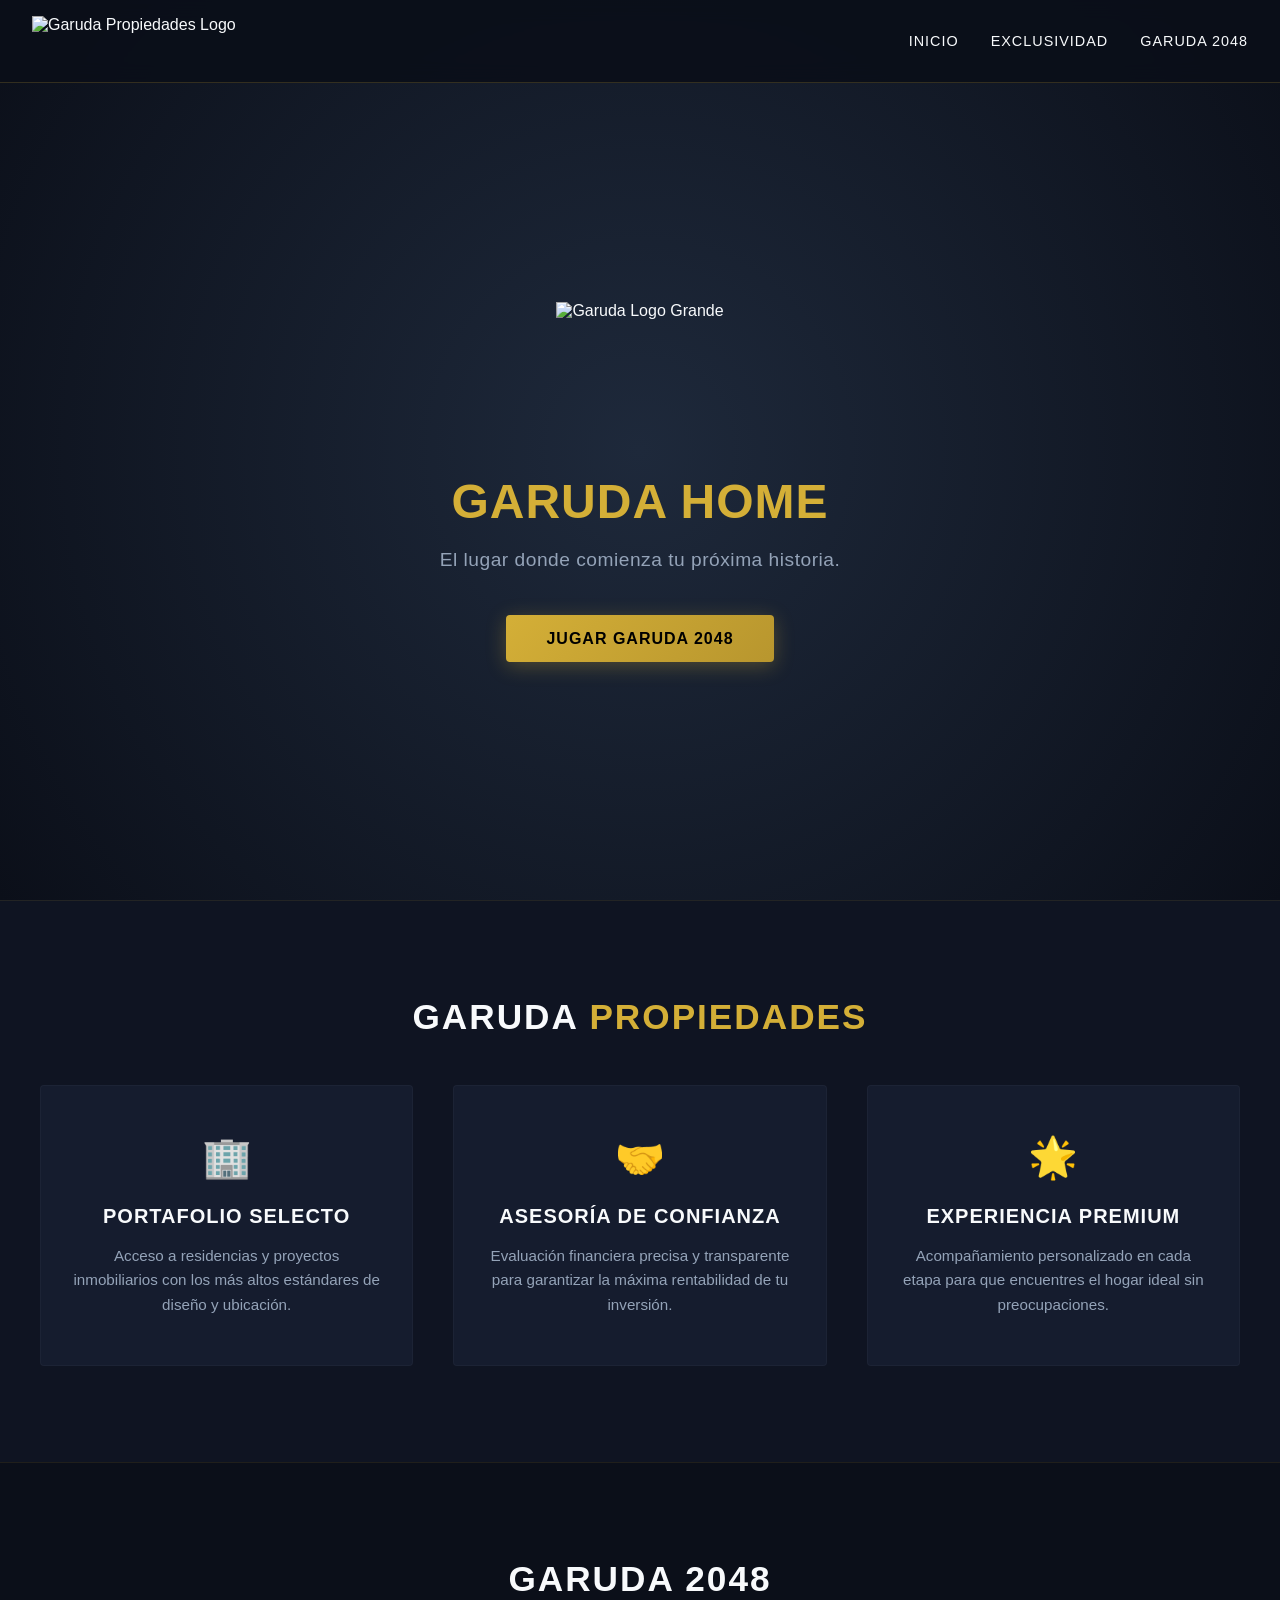
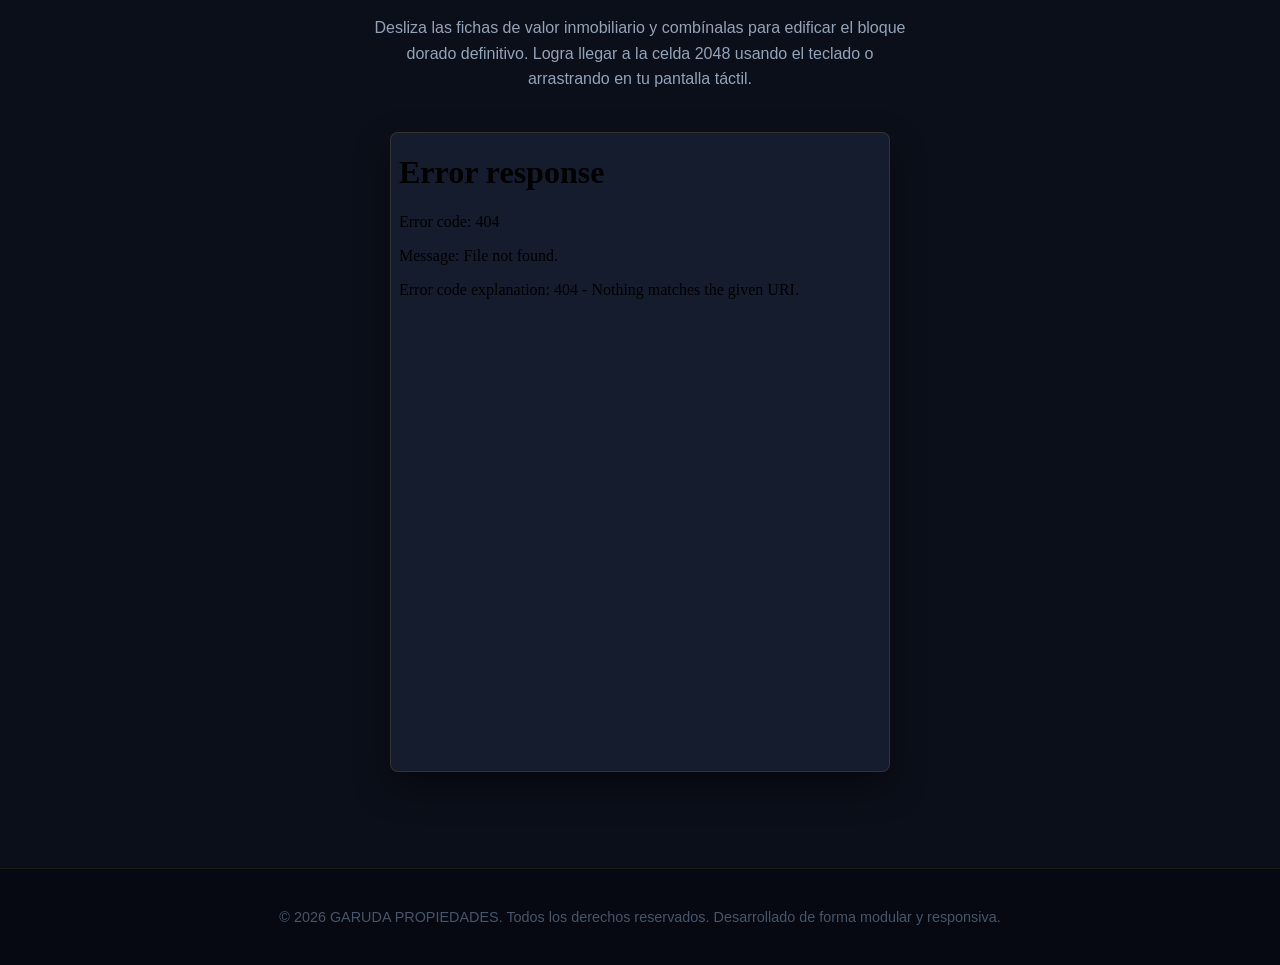
==== index.html @ 32fc247d "Create index.html" ====
<!DOCTYPE html>
<html lang="es">
<head>
    <meta charset="UTF-8">
    <meta name="viewport" content="width=device-width, initial-scale=1.0">
    <title>Garuda Propiedades & Garuda 2048</title>
    <style>
        :root {
            --primary: #111827;
            --primary-light: #1f2937;
            --accent: #d4af37;
            --accent-hover: #b8962e;
            --bg-dark: #0b0f19;
            --text-light: #f8fafc;
        }

        * {
            box-sizing: border-box;
            margin: 0;
            padding: 0;
            font-family: 'Segoe UI', Tahoma, Geneva, Verdana, sans-serif;
        }

        body {
            background-color: var(--bg-dark);
            color: var(--text-light);
            overflow-x: hidden;
            scroll-behavior: smooth;
        }

        /* Navigation */
        nav {
            display: flex;
            justify-content: space-between;
            align-items: center;
            padding: 1rem 2rem;
            background: rgba(11, 15, 25, 0.9);
            position: fixed;
            width: 100%;
            top: 0;
            z-index: 100;
            backdrop-filter: blur(10px);
            border-bottom: 1px solid rgba(212, 175, 55, 0.2);
        }

        .logo-container {
            display: flex;
            align-items: center;
            gap: 0.75rem;
        }

        .logo-img {
            height: 50px;
            width: auto;
            object-fit: contain;
        }

        .nav-links {
            display: flex;
            gap: 2rem;
            list-style: none;
        }

        .nav-links a {
            color: var(--text-light);
            text-decoration: none;
            transition: color 0.3s;
            font-weight: 500;
            text-transform: uppercase;
            font-size: 0.9rem;
            letter-spacing: 1px;
        }

        .nav-links a:hover {
            color: var(--accent);
        }

        /* Hero Section */
        header {
            min-height: 100vh;
            display: flex;
            flex-direction: column;
            justify-content: center;
            align-items: center;
            text-align: center;
            padding: 8rem 2rem 4rem 2rem;
            background: radial-gradient(circle at center, #1e293b 0%, #0b0f19 100%);
            position: relative;
        }

        .hero-logo {
            height: 140px;
            width: auto;
            margin-bottom: 2rem;
            animation: fadeIn 1s ease-out;
        }

        .hero-title {
            font-size: 3rem;
            margin-bottom: 1rem;
            letter-spacing: 1px;
            font-weight: 400;
            text-transform: uppercase;
            animation: fadeIn 1.2s ease-out;
        }

        .hero-title span {
            color: var(--accent);
            font-weight: 700;
        }

        .hero-subtitle {
            font-size: 1.2rem;
            max-width: 650px;
            margin-bottom: 2.5rem;
            color: #94a3b8;
            font-weight: 300;
            letter-spacing: 0.5px;
            line-height: 1.6;
            animation: fadeIn 1.4s ease-out;
        }

        .cta-btn {
            background: linear-gradient(135deg, var(--accent) 0%, #b8962e 100%);
            color: #000;
            padding: 0.9rem 2.5rem;
            border: none;
            border-radius: 4px;
            font-size: 1rem;
            font-weight: bold;
            letter-spacing: 1px;
            text-transform: uppercase;
            cursor: pointer;
            transition: transform 0.2s, box-shadow 0.3s;
            text-decoration: none;
            display: inline-block;
            box-shadow: 0 4px 20px rgba(212, 175, 55, 0.3);
        }

        .cta-btn:hover {
            transform: translateY(-2px);
            box-shadow: 0 6px 25px rgba(212, 175, 55, 0.5);
        }

        /* Features Section */
        .features {
            padding: 6rem 2rem;
            background-color: #0f1422;
            text-align: center;
            border-top: 1px solid rgba(212, 175, 55, 0.1);
        }

        .section-title {
            font-size: 2.2rem;
            margin-bottom: 3rem;
            text-transform: uppercase;
            letter-spacing: 2px;
            font-weight: 600;
        }
        
        .section-title span {
            color: var(--accent);
        }

        .features-grid {
            display: grid;
            grid-template-columns: repeat(auto-fit, minmax(280px, 1fr));
            gap: 2.5rem;
            max-width: 1200px;
            margin: 0 auto;
        }

        .feature-card {
            background: #151c2e;
            padding: 3rem 2rem;
            border-radius: 4px;
            transition: transform 0.3s, border-color 0.3s;
            border: 1px solid rgba(255,255,255,0.03);
        }

        .feature-card:hover {
            transform: translateY(-5px);
            border-color: rgba(212, 175, 55, 0.3);
        }

        .feature-icon {
            font-size: 2.5rem;
            color: var(--accent);
            margin-bottom: 1.5rem;
        }

        .feature-card h3 {
            margin-bottom: 1rem;
            font-size: 1.25rem;
            text-transform: uppercase;
            letter-spacing: 1px;
        }

        .feature-card p {
            color: #94a3b8;
            font-size: 0.95rem;
            line-height: 1.6;
        }

        /* Game Section con el Iframe Integrado */
        .game-section {
            padding: 6rem 2rem;
            display: flex;
            flex-direction: column;
            align-items: center;
            background-color: #0b0f19;
            border-top: 1px solid rgba(212, 175, 55, 0.1);
        }

        .iframe-container {
            width: 100%;
            max-width: 500px;
            height: 640px; /* Altura ideal para contener todo el juego de forma cómoda */
            background: #151c2e;
            border-radius: 8px;
            box-shadow: 0 15px 35px rgba(0,0,0,0.4);
            border: 1px solid rgba(212, 175, 55, 0.15);
            overflow: hidden;
        }

        iframe {
            width: 100%;
            height: 100%;
            border: none;
        }

        /* Footer */
        footer {
            background-color: #060911;
            padding: 2.5rem;
            text-align: center;
            color: #475569;
            font-size: 0.9rem;
            border-top: 1px solid rgba(212, 175, 55, 0.1);
        }

        @keyframes fadeIn {
            from { opacity: 0; transform: translateY(20px); }
            to { opacity: 1; transform: translateY(0); }
        }

        @media (max-width: 768px) {
            .hero-title { font-size: 2.2rem; }
            .nav-links { display: none; }
            .hero-logo { height: 100px; }
            .iframe-container { height: 580px; }
        }
    </style>
</head>
<body>

    <nav>
        <div class="logo-container">
            <img src="https://garudahome.com/logo.png" alt="Garuda Propiedades Logo" class="logo-img">
        </div>
        <ul class="nav-links">
            <li><a href="#inicio">Inicio</a></li>
            <li><a href="#propiedades">Exclusividad</a></li>
            <li><a href="#juego">Garuda 2048</a></li>
        </ul>
    </nav>

    <header id="inicio">
        <img src="https://garudahome.com/logo.png" alt="Garuda Logo Grande" class="hero-logo">
        <h1 class="hero-title"><span>GARUDA HOME</span></h1>
        <p class="hero-subtitle">El lugar donde comienza tu próxima historia.</p>
        <a href="#juego" class="cta-btn">Jugar Garuda 2048</a>
    </header>

    <section class="features" id="propiedades">
        <h2 class="section-title">Garuda <span>Propiedades</span></h2>
        <div class="features-grid">
            <div class="feature-card">
                <div class="feature-icon">🏢</div>
                <h3>Portafolio Selecto</h3>
                <p>Acceso a residencias y proyectos inmobiliarios con los más altos estándares de diseño y ubicación.</p>
            </div>
            <div class="feature-card">
                <div class="feature-icon">🤝</div>
                <h3>Asesoría de Confianza</h3>
                <p>Evaluación financiera precisa y transparente para garantizar la máxima rentabilidad de tu inversión.</p>
            </div>
            <div class="feature-card">
                <div class="feature-icon">🌟</div>
                <h3>Experiencia Premium</h3>
                <p>Acompañamiento personalizado en cada etapa para que encuentres el hogar ideal sin preocupaciones.</p>
            </div>
        </div>
    </section>

    <section class="game-section" id="juego">
        <h2 class="section-title" style="margin-bottom: 1rem;">Garuda 2048</h2>
        <p style="color: #94a3b8; margin-bottom: 2.5rem; text-align: center; max-width: 550px; font-weight: 300; line-height: 1.6;">
            Desliza las fichas de valor inmobiliario y combínalas para edificar el bloque dorado definitivo. Logra llegar a la celda 2048 usando el teclado o arrastrando en tu pantalla táctil.
        </p>

        <div class="iframe-container">
            <iframe src="game.html" title="Garuda 2048 Engine"></iframe>
        </div>
    </section>

    <footer>
        <p>&copy; 2026 GARUDA PROPIEDADES. Todos los derechos reservados. Desarrollado de forma modular y responsiva.</p>
    </footer>

</body>
</html>
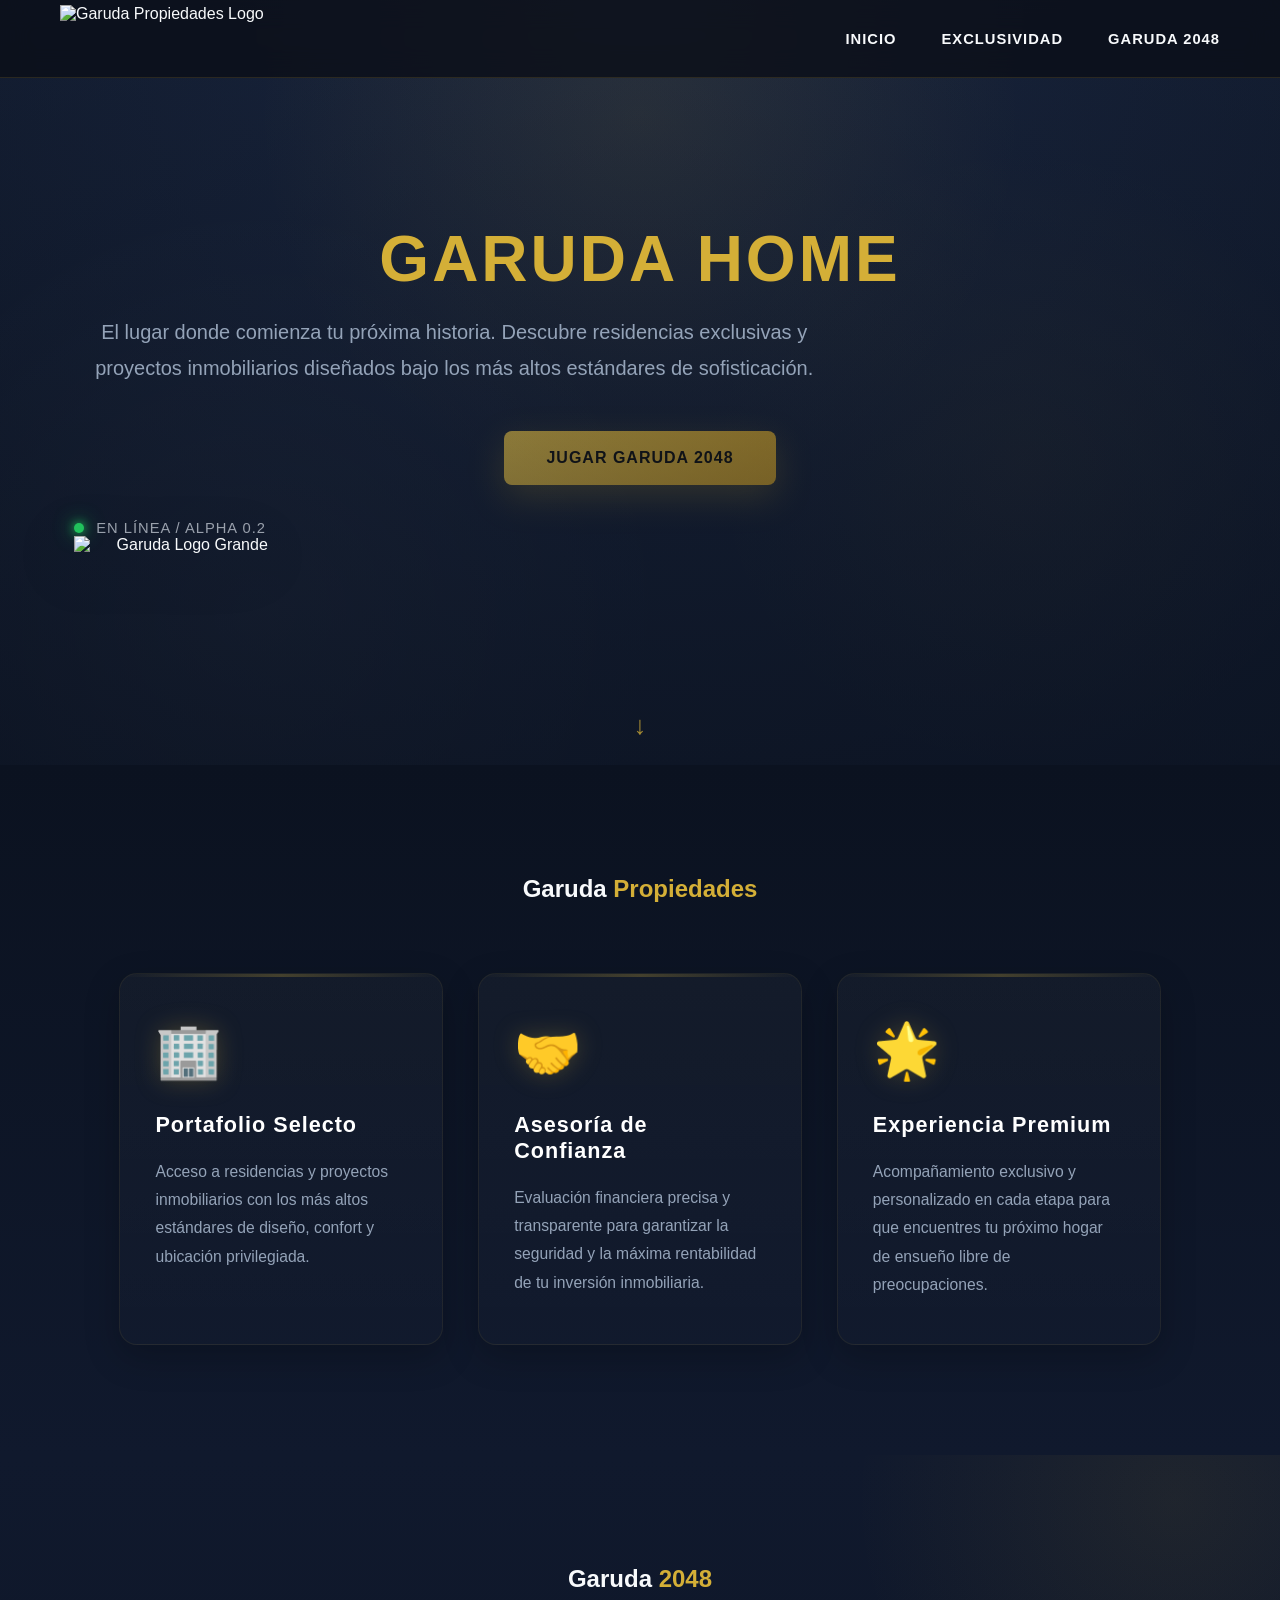
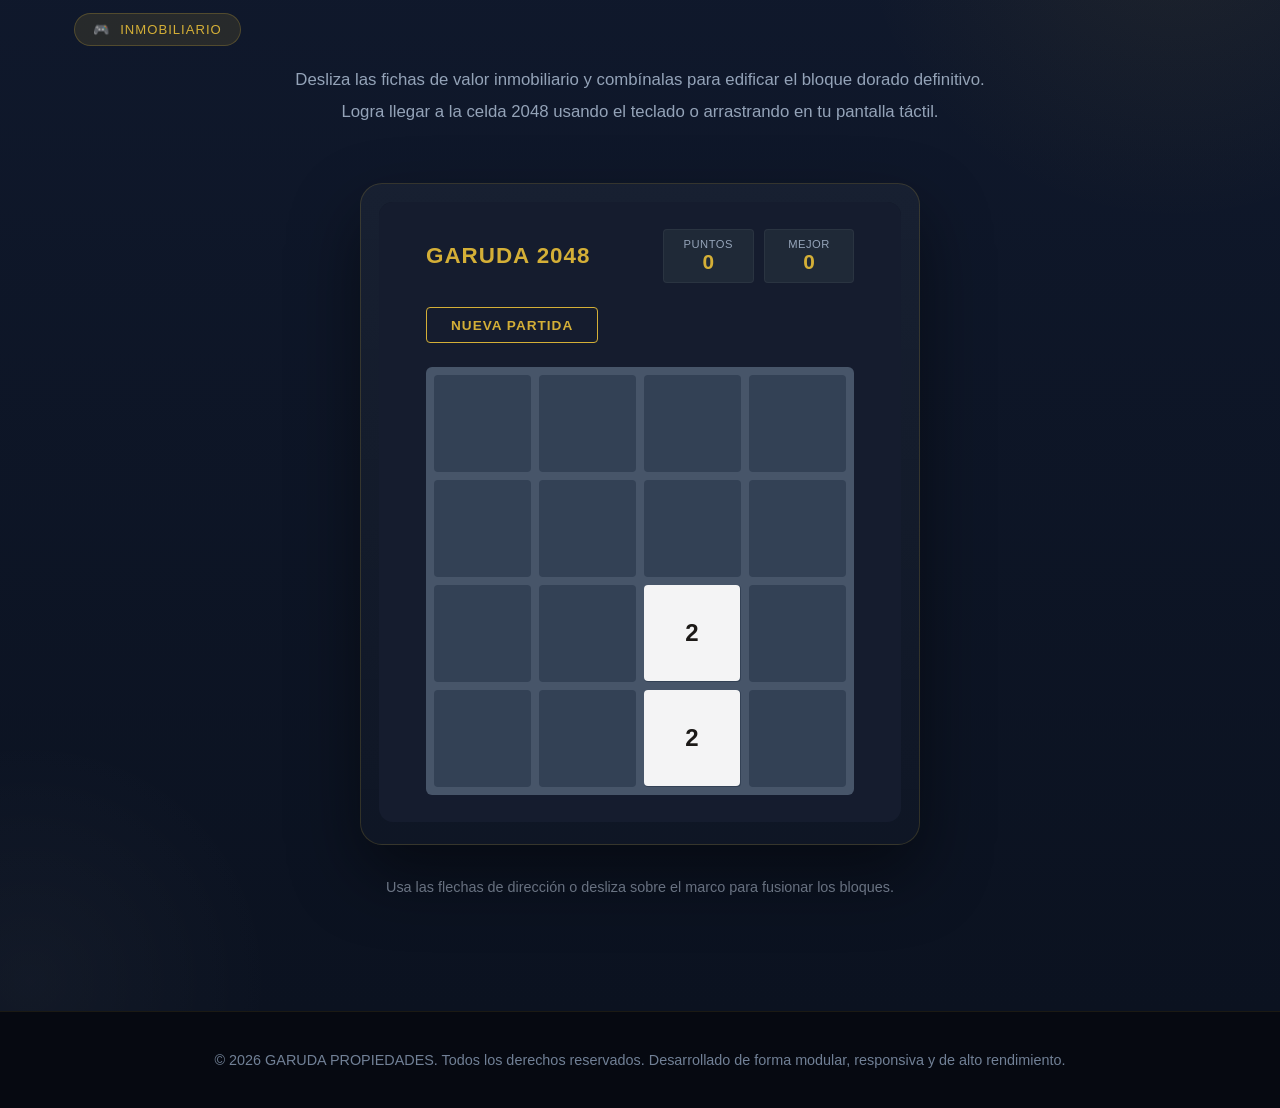
==== commit 23d0d320: "Update index.html" ====
--- a/index.html
+++ b/index.html
@@ -1,312 +1,180 @@
 <!DOCTYPE html>
 <html lang="es">
+
 <head>
     <meta charset="UTF-8">
     <meta name="viewport" content="width=device-width, initial-scale=1.0">
+
     <title>Garuda Propiedades & Garuda 2048</title>
-    <style>
-        :root {
-            --primary: #111827;
-            --primary-light: #1f2937;
-            --accent: #d4af37;
-            --accent-hover: #b8962e;
-            --bg-dark: #0b0f19;
-            --text-light: #f8fafc;
-        }
 
-        * {
-            box-sizing: border-box;
-            margin: 0;
-            padding: 0;
-            font-family: 'Segoe UI', Tahoma, Geneva, Verdana, sans-serif;
-        }
+    <meta name="description" content="Garuda Home - Propiedades exclusivas e inversiones inmobiliarias.">
 
-        body {
-            background-color: var(--bg-dark);
-            color: var(--text-light);
-            overflow-x: hidden;
-            scroll-behavior: smooth;
-        }
+    <link rel="icon" href="assets/images/favicon.png" type="image/png">
 
-        /* Navigation */
-        nav {
-            display: flex;
-            justify-content: space-between;
-            align-items: center;
-            padding: 1rem 2rem;
-            background: rgba(11, 15, 25, 0.9);
-            position: fixed;
-            width: 100%;
-            top: 0;
-            z-index: 100;
-            backdrop-filter: blur(10px);
-            border-bottom: 1px solid rgba(212, 175, 55, 0.2);
-        }
+    <link rel="stylesheet" href="css/main.css">
+    <link rel="stylesheet" href="css/hero.css">
+    <link rel="stylesheet" href="css/cards.css">
+    <link rel="stylesheet" href="css/game.css">
+    <link rel="stylesheet" href="css/responsive.css">
+</head>
 
-        .logo-container {
-            display: flex;
-            align-items: center;
-            gap: 0.75rem;
-        }
-
-        .logo-img {
-            height: 50px;
-            width: auto;
-            object-fit: contain;
-        }
-
-        .nav-links {
-            display: flex;
-            gap: 2rem;
-            list-style: none;
-        }
-
-        .nav-links a {
-            color: var(--text-light);
-            text-decoration: none;
-            transition: color 0.3s;
-            font-weight: 500;
-            text-transform: uppercase;
-            font-size: 0.9rem;
-            letter-spacing: 1px;
-        }
-
-        .nav-links a:hover {
-            color: var(--accent);
-        }
-
-        /* Hero Section */
-        header {
-            min-height: 100vh;
-            display: flex;
-            flex-direction: column;
-            justify-content: center;
-            align-items: center;
-            text-align: center;
-            padding: 8rem 2rem 4rem 2rem;
-            background: radial-gradient(circle at center, #1e293b 0%, #0b0f19 100%);
-            position: relative;
-        }
-
-        .hero-logo {
-            height: 140px;
-            width: auto;
-            margin-bottom: 2rem;
-            animation: fadeIn 1s ease-out;
-        }
-
-        .hero-title {
-            font-size: 3rem;
-            margin-bottom: 1rem;
-            letter-spacing: 1px;
-            font-weight: 400;
-            text-transform: uppercase;
-            animation: fadeIn 1.2s ease-out;
-        }
-
-        .hero-title span {
-            color: var(--accent);
-            font-weight: 700;
-        }
-
-        .hero-subtitle {
-            font-size: 1.2rem;
-            max-width: 650px;
-            margin-bottom: 2.5rem;
-            color: #94a3b8;
-            font-weight: 300;
-            letter-spacing: 0.5px;
-            line-height: 1.6;
-            animation: fadeIn 1.4s ease-out;
-        }
-
-        .cta-btn {
-            background: linear-gradient(135deg, var(--accent) 0%, #b8962e 100%);
-            color: #000;
-            padding: 0.9rem 2.5rem;
-            border: none;
-            border-radius: 4px;
-            font-size: 1rem;
-            font-weight: bold;
-            letter-spacing: 1px;
-            text-transform: uppercase;
-            cursor: pointer;
-            transition: transform 0.2s, box-shadow 0.3s;
-            text-decoration: none;
-            display: inline-block;
-            box-shadow: 0 4px 20px rgba(212, 175, 55, 0.3);
-        }
-
-        .cta-btn:hover {
-            transform: translateY(-2px);
-            box-shadow: 0 6px 25px rgba(212, 175, 55, 0.5);
-        }
-
-        /* Features Section */
-        .features {
-            padding: 6rem 2rem;
-            background-color: #0f1422;
-            text-align: center;
-            border-top: 1px solid rgba(212, 175, 55, 0.1);
-        }
-
-        .section-title {
-            font-size: 2.2rem;
-            margin-bottom: 3rem;
-            text-transform: uppercase;
-            letter-spacing: 2px;
-            font-weight: 600;
-        }
-        
-        .section-title span {
-            color: var(--accent);
-        }
-
-        .features-grid {
-            display: grid;
-            grid-template-columns: repeat(auto-fit, minmax(280px, 1fr));
-            gap: 2.5rem;
-            max-width: 1200px;
-            margin: 0 auto;
-        }
-
-        .feature-card {
-            background: #151c2e;
-            padding: 3rem 2rem;
-            border-radius: 4px;
-            transition: transform 0.3s, border-color 0.3s;
-            border: 1px solid rgba(255,255,255,0.03);
-        }
-
-        .feature-card:hover {
-            transform: translateY(-5px);
-            border-color: rgba(212, 175, 55, 0.3);
-        }
-
-        .feature-icon {
-            font-size: 2.5rem;
-            color: var(--accent);
-            margin-bottom: 1.5rem;
-        }
-
-        .feature-card h3 {
-            margin-bottom: 1rem;
-            font-size: 1.25rem;
-            text-transform: uppercase;
-            letter-spacing: 1px;
-        }
-
-        .feature-card p {
-            color: #94a3b8;
-            font-size: 0.95rem;
-            line-height: 1.6;
-        }
-
-        /* Game Section con el Iframe Integrado */
-        .game-section {
-            padding: 6rem 2rem;
-            display: flex;
-            flex-direction: column;
-            align-items: center;
-            background-color: #0b0f19;
-            border-top: 1px solid rgba(212, 175, 55, 0.1);
-        }
-
-        .iframe-container {
-            width: 100%;
-            max-width: 500px;
-            height: 640px; /* Altura ideal para contener todo el juego de forma cómoda */
-            background: #151c2e;
-            border-radius: 8px;
-            box-shadow: 0 15px 35px rgba(0,0,0,0.4);
-            border: 1px solid rgba(212, 175, 55, 0.15);
-            overflow: hidden;
-        }
-
-        iframe {
-            width: 100%;
-            height: 100%;
-            border: none;
-        }
-
-        /* Footer */
-        footer {
-            background-color: #060911;
-            padding: 2.5rem;
-            text-align: center;
-            color: #475569;
-            font-size: 0.9rem;
-            border-top: 1px solid rgba(212, 175, 55, 0.1);
-        }
-
-        @keyframes fadeIn {
-            from { opacity: 0; transform: translateY(20px); }
-            to { opacity: 1; transform: translateY(0); }
-        }
-
-        @media (max-width: 768px) {
-            .hero-title { font-size: 2.2rem; }
-            .nav-links { display: none; }
-            .hero-logo { height: 100px; }
-            .iframe-container { height: 580px; }
-        }
-    </style>
-</head>
 <body>
 
     <nav>
         <div class="logo-container">
-            <img src="https://garudahome.com/logo.png" alt="Garuda Propiedades Logo" class="logo-img">
+            <img src="https://garudahome.com/logo.png"
+                 alt="Garuda Propiedades Logo"
+                 class="logo-img"
+                 loading="lazy">
         </div>
+
         <ul class="nav-links">
-            <li><a href="#inicio">Inicio</a></li>
-            <li><a href="#propiedades">Exclusividad</a></li>
-            <li><a href="#juego">Garuda 2048</a></li>
+            <li><a href="#inicio" aria-label="Ir al inicio">Inicio</a></li>
+            <li><a href="#propiedades" aria-label="Ir a Propiedades">Exclusividad</a></li>
+            <li><a href="#juego" aria-label="Ir al juego Garuda 2048">Garuda 2048</a></li>
         </ul>
     </nav>
 
     <header id="inicio">
-        <img src="https://garudahome.com/logo.png" alt="Garuda Logo Grande" class="hero-logo">
-        <h1 class="hero-title"><span>GARUDA HOME</span></h1>
-        <p class="hero-subtitle">El lugar donde comienza tu próxima historia.</p>
-        <a href="#juego" class="cta-btn">Jugar Garuda 2048</a>
+
+        <div class="container hero-container">
+
+            <div class="hero-content">
+
+                <h1 class="hero-title">
+                    <span>GARUDA HOME</span>
+                </h1>
+
+                <p class="hero-subtitle">
+                    El lugar donde comienza tu próxima historia.
+                    Descubre residencias exclusivas y proyectos inmobiliarios
+                    diseñados bajo los más altos estándares de sofisticación.
+                </p>
+
+                <a href="#juego"
+                   class="cta-btn"
+                   aria-label="Jugar Garuda 2048">
+                    Jugar Garuda 2048
+                </a>
+
+                <div class="hero-status">
+                    En línea / Alpha 0.2
+                </div>
+
+            </div>
+
+            <div class="hero-visual">
+
+                <img src="https://garudahome.com/logo.png"
+                     alt="Garuda Logo Grande"
+                     class="hero-logo"
+                     loading="lazy">
+
+            </div>
+
+        </div>
+
+        <a href="#propiedades"
+           class="scroll-indicator"
+           aria-label="Desplazarse a Propiedades">
+            ↓
+        </a>
+
     </header>
 
     <section class="features" id="propiedades">
-        <h2 class="section-title">Garuda <span>Propiedades</span></h2>
-        <div class="features-grid">
-            <div class="feature-card">
-                <div class="feature-icon">🏢</div>
-                <h3>Portafolio Selecto</h3>
-                <p>Acceso a residencias y proyectos inmobiliarios con los más altos estándares de diseño y ubicación.</p>
+
+        <div class="container">
+
+            <div class="section-title">
+                <h2>Garuda <span>Propiedades</span></h2>
             </div>
-            <div class="feature-card">
-                <div class="feature-icon">🤝</div>
-                <h3>Asesoría de Confianza</h3>
-                <p>Evaluación financiera precisa y transparente para garantizar la máxima rentabilidad de tu inversión.</p>
+
+            <div class="features-grid">
+
+                <div class="feature-card">
+                    <div class="feature-icon">🏢</div>
+                    <h3>Portafolio Selecto</h3>
+                    <p>
+                        Acceso a residencias y proyectos inmobiliarios con los más altos
+                        estándares de diseño, confort y ubicación privilegiada.
+                    </p>
+                </div>
+
+                <div class="feature-card">
+                    <div class="feature-icon">🤝</div>
+                    <h3>Asesoría de Confianza</h3>
+                    <p>
+                        Evaluación financiera precisa y transparente para garantizar la
+                        seguridad y la máxima rentabilidad de tu inversión inmobiliaria.
+                    </p>
+                </div>
+
+                <div class="feature-card">
+                    <div class="feature-icon">🌟</div>
+                    <h3>Experiencia Premium</h3>
+                    <p>
+                        Acompañamiento exclusivo y personalizado en cada etapa para que
+                        encuentres tu próximo hogar de ensueño libre de preocupaciones.
+                    </p>
+                </div>
+
             </div>
-            <div class="feature-card">
-                <div class="feature-icon">🌟</div>
-                <h3>Experiencia Premium</h3>
-                <p>Acompañamiento personalizado en cada etapa para que encuentres el hogar ideal sin preocupaciones.</p>
-            </div>
+
         </div>
+
     </section>
 
     <section class="game-section" id="juego">
-        <h2 class="section-title" style="margin-bottom: 1rem;">Garuda 2048</h2>
-        <p style="color: #94a3b8; margin-bottom: 2.5rem; text-align: center; max-width: 550px; font-weight: 300; line-height: 1.6;">
-            Desliza las fichas de valor inmobiliario y combínalas para edificar el bloque dorado definitivo. Logra llegar a la celda 2048 usando el teclado o arrastrando en tu pantalla táctil.
-        </p>
 
-        <div class="iframe-container">
-            <iframe src="game.html" title="Garuda 2048 Engine"></iframe>
+        <div class="container">
+
+            <div class="section-title">
+                <h2>Garuda <span>2048</span></h2>
+            </div>
+
+            <div class="game-label">
+                Inmobiliario
+            </div>
+
+            <p class="game-description">
+                Desliza las fichas de valor inmobiliario y combínalas para edificar el
+                bloque dorado definitivo. Logra llegar a la celda 2048 usando el teclado
+                o arrastrando en tu pantalla táctil.
+            </p>
+
+            <div class="iframe-container">
+
+                <iframe
+                    src="game.html"
+                    title="Garuda 2048 Engine"
+                    loading="lazy">
+                </iframe>
+
+            </div>
+
+            <p class="game-note">
+                Usa las flechas de dirección o desliza sobre el marco para fusionar
+                los bloques.
+            </p>
+
         </div>
+
     </section>
 
     <footer>
-        <p>&copy; 2026 GARUDA PROPIEDADES. Todos los derechos reservados. Desarrollado de forma modular y responsiva.</p>
+
+        <div class="container">
+            <p>
+                &copy; 2026 GARUDA PROPIEDADES.
+                Todos los derechos reservados.
+                Desarrollado de forma modular, responsiva y de alto rendimiento.
+            </p>
+        </div>
+
     </footer>
+
+    <script src="js/app.js" defer></script>
 
 </body>
 </html>
--- a/css/main.css
+++ b/css/main.css
@@ -0,0 +1,286 @@
+/* ==========================================================
+   GARUDA HOME - Alpha 0.2
+   Archivo: main.css
+   Contiene:
+   - Variables globales
+   - Reset
+   - Body
+   - Navegación
+   - Botones globales
+   - Footer
+========================================================== */
+
+:root{
+
+    --color-bg:#0B1220;
+    --color-bg2:#111827;
+
+    --color-card:#182132;
+
+    --color-gold:#D4AF37;
+    --color-gold-hover:#E8C95B;
+
+    --color-text:#F8FAFC;
+    --color-muted:#94A3B8;
+
+    --shadow:0 15px 40px rgba(0,0,0,.35);
+
+    --transition:.30s;
+
+    --radius:10px;
+
+}
+
+/*=============================*/
+
+*{
+
+    margin:0;
+    padding:0;
+    box-sizing:border-box;
+
+}
+
+html{
+
+    scroll-behavior:smooth;
+
+}
+
+body{
+
+    background:
+        radial-gradient(circle at top,#1b2842 0%,#0B1220 55%,#070B13 100%);
+
+    color:var(--color-text);
+
+    font-family:
+        "Segoe UI",
+        Arial,
+        Helvetica,
+        sans-serif;
+
+    overflow-x:hidden;
+
+}
+
+/*=============================*/
+
+img{
+
+    max-width:100%;
+    display:block;
+
+}
+
+a{
+
+    color:inherit;
+    text-decoration:none;
+
+}
+
+button{
+
+    font-family:inherit;
+
+}
+
+/*=============================*/
+/* NAVBAR */
+/*=============================*/
+
+nav{
+
+    position:fixed;
+
+    top:0;
+    left:0;
+
+    width:100%;
+
+    height:78px;
+
+    display:flex;
+
+    justify-content:space-between;
+
+    align-items:center;
+
+    padding:0 60px;
+
+    background:rgba(7,11,19,.82);
+
+    backdrop-filter:blur(14px);
+
+    border-bottom:1px solid rgba(212,175,55,.15);
+
+    z-index:999;
+
+}
+
+/*=============================*/
+
+.logo-container{
+
+    display:flex;
+
+    align-items:center;
+
+}
+
+/*=============================*/
+
+.logo-img{
+
+    height:68px;
+
+    width:auto;
+
+    transition:.30s;
+
+}
+
+.logo-img:hover{
+
+    transform:scale(1.05);
+
+}
+
+/*=============================*/
+
+.nav-links{
+
+    display:flex;
+
+    gap:45px;
+
+    list-style:none;
+
+}
+
+.nav-links a{
+
+    font-size:.92rem;
+
+    letter-spacing:1px;
+
+    font-weight:600;
+
+    text-transform:uppercase;
+
+    color:var(--color-text);
+
+    transition:var(--transition);
+
+}
+
+.nav-links a:hover{
+
+    color:var(--color-gold);
+
+}
+
+/*=============================*/
+/* BOTONES */
+/*=============================*/
+
+.cta-btn{
+
+    display:inline-flex;
+
+    justify-content:center;
+
+    align-items:center;
+
+    padding:18px 42px;
+
+    border:none;
+
+    border-radius:8px;
+
+    background:
+
+        linear-gradient(
+            135deg,
+            #E5C14A,
+            #CFA12B
+        );
+
+    color:#111;
+
+    font-weight:700;
+
+    letter-spacing:1px;
+
+    text-transform:uppercase;
+
+    cursor:pointer;
+
+    transition:.30s;
+
+    box-shadow:
+
+        0 12px 35px rgba(212,175,55,.30);
+
+}
+
+.cta-btn:hover{
+
+    transform:translateY(-3px);
+
+    box-shadow:
+
+        0 20px 45px rgba(212,175,55,.45);
+
+}
+
+/*=============================*/
+
+section{
+
+    position:relative;
+
+}
+
+/*=============================*/
+
+.container{
+
+    width:min(1200px,92%);
+
+    margin:auto;
+
+}
+
+/*=============================*/
+/* FOOTER */
+/*=============================*/
+
+footer{
+
+    background:#060911;
+
+    border-top:
+
+        1px solid rgba(212,175,55,.10);
+
+    text-align:center;
+
+    padding:40px;
+
+    color:#718096;
+
+    font-size:.9rem;
+
+}
+
+/*=============================*/
+
+::selection{
+
+    background:var(--color-gold);
+
+    color:#000;
+
+}
--- a/css/hero.css
+++ b/css/hero.css
@@ -0,0 +1,319 @@
+/* ==========================================================
+   GARUDA HOME
+   Alpha 0.2
+
+   hero.css
+========================================================== */
+
+/*=========================================================
+ HERO
+=========================================================*/
+
+header{
+
+    position:relative;
+
+    min-height:85vh;
+
+    display:flex;
+
+    flex-direction:column;
+
+    justify-content:center;
+
+    align-items:center;
+
+    text-align:center;
+
+    overflow:hidden;
+
+    padding:120px 25px 70px;
+
+}
+
+/*=========================================================
+ Fondo Premium
+=========================================================*/
+
+header::before{
+
+    content:"";
+
+    position:absolute;
+
+    inset:0;
+
+    background:
+
+        radial-gradient(circle at 50% 15%,
+        rgba(212,175,55,.10),
+        transparent 42%),
+
+        radial-gradient(circle at 20% 80%,
+        rgba(255,255,255,.035),
+        transparent 35%),
+
+        radial-gradient(circle at 80% 60%,
+        rgba(212,175,55,.05),
+        transparent 28%);
+
+    pointer-events:none;
+
+}
+
+header::after{
+
+    content:"";
+
+    position:absolute;
+
+    inset:0;
+
+    background:
+
+    linear-gradient(
+        to bottom,
+        rgba(11,18,32,.10),
+        rgba(11,18,32,.65));
+
+    pointer-events:none;
+
+}
+
+/*=========================================================
+ Logo Principal
+=========================================================*/
+
+.hero-logo{
+
+    position:relative;
+
+    z-index:2;
+
+    width:220px;
+
+    height:auto;
+
+    margin-bottom:35px;
+
+    filter:
+
+        drop-shadow(0 10px 30px rgba(0,0,0,.45));
+
+    transition:.40s;
+
+}
+
+.hero-logo:hover{
+
+    transform:scale(1.03);
+
+}
+
+/*=========================================================
+ Título
+=========================================================*/
+
+.hero-title{
+
+    position:relative;
+
+    z-index:2;
+
+    font-size:4rem;
+
+    line-height:1.05;
+
+    letter-spacing:3px;
+
+    text-transform:uppercase;
+
+    font-weight:300;
+
+    margin-bottom:20px;
+
+}
+
+.hero-title span{
+
+    color:var(--color-gold);
+
+    font-weight:700;
+
+}
+
+/*=========================================================
+ Subtítulo
+=========================================================*/
+
+.hero-subtitle{
+
+    position:relative;
+
+    z-index:2;
+
+    max-width:760px;
+
+    margin-bottom:45px;
+
+    color:var(--color-muted);
+
+    font-size:1.25rem;
+
+    line-height:1.8;
+
+    font-weight:300;
+
+}
+
+/*=========================================================
+ Indicador inferior
+=========================================================*/
+
+.hero-status{
+
+    position:relative;
+
+    z-index:2;
+
+    margin-top:35px;
+
+    display:flex;
+
+    align-items:center;
+
+    gap:12px;
+
+    color:#9ca3af;
+
+    font-size:.92rem;
+
+    letter-spacing:1px;
+
+    text-transform:uppercase;
+
+}
+
+.hero-status::before{
+
+    content:"";
+
+    width:10px;
+
+    height:10px;
+
+    border-radius:50%;
+
+    background:#22c55e;
+
+    box-shadow:
+
+        0 0 10px #22c55e,
+
+        0 0 20px #22c55e;
+
+}
+
+/*=========================================================
+ Flecha
+=========================================================*/
+
+.scroll-indicator{
+
+    position:absolute;
+
+    bottom:25px;
+
+    left:50%;
+
+    transform:translateX(-50%);
+
+    z-index:3;
+
+    animation:floatArrow 2.5s infinite;
+
+    opacity:.75;
+
+    font-size:1.6rem;
+
+    color:var(--color-gold);
+
+}
+
+@keyframes floatArrow{
+
+    0%{
+
+        transform:translate(-50%,0);
+
+    }
+
+    50%{
+
+        transform:translate(-50%,10px);
+
+    }
+
+    100%{
+
+        transform:translate(-50%,0);
+
+    }
+
+}
+
+/*=========================================================
+ Responsive
+=========================================================*/
+
+@media(max-width:900px){
+
+.hero-logo{
+
+    width:170px;
+
+}
+
+.hero-title{
+
+    font-size:3rem;
+
+}
+
+.hero-subtitle{
+
+    font-size:1.1rem;
+
+}
+
+}
+
+@media(max-width:650px){
+
+header{
+
+    min-height:80vh;
+
+}
+
+.hero-logo{
+
+    width:145px;
+
+}
+
+.hero-title{
+
+    font-size:2.3rem;
+
+}
+
+.hero-subtitle{
+
+    font-size:1rem;
+
+    line-height:1.7;
+
+}
+
+}
--- a/css/cards.css
+++ b/css/cards.css
@@ -0,0 +1,252 @@
+/* ==========================================================
+   GARUDA HOME
+   Alpha 0.2
+
+   cards.css
+==========================================================*/
+
+/*=========================================================
+ SECCIÓN
+=========================================================*/
+
+.features{
+
+    padding:110px 25px;
+
+    background:linear-gradient(
+        180deg,
+        #0b1220 0%,
+        #10192d 100%
+    );
+
+}
+
+.features .section-title{
+
+    text-align:center;
+
+    margin-bottom:70px;
+
+}
+
+.features .section-title span{
+
+    color:var(--color-gold);
+
+}
+
+/*=========================================================
+ GRID
+=========================================================*/
+
+.features-grid{
+
+    width:min(1200px,92%);
+
+    margin:auto;
+
+    display:grid;
+
+    grid-template-columns:
+        repeat(auto-fit,minmax(300px,1fr));
+
+    gap:35px;
+
+}
+
+/*=========================================================
+ TARJETAS
+=========================================================*/
+
+.feature-card{
+
+    position:relative;
+
+    overflow:hidden;
+
+    padding:45px 35px;
+
+    border-radius:18px;
+
+    background:
+
+        linear-gradient(
+            180deg,
+            rgba(255,255,255,.03),
+            rgba(255,255,255,.01)
+        );
+
+    border:1px solid rgba(212,175,55,.08);
+
+    transition:.35s;
+
+    box-shadow:
+
+        0 12px 35px rgba(0,0,0,.22);
+
+}
+
+/* Línea superior */
+
+.feature-card::before{
+
+    content:"";
+
+    position:absolute;
+
+    left:0;
+
+    top:0;
+
+    width:100%;
+
+    height:3px;
+
+    background:
+
+        linear-gradient(
+            90deg,
+            transparent,
+            var(--color-gold),
+            transparent
+        );
+
+    opacity:.25;
+
+}
+
+/* Glow */
+
+.feature-card::after{
+
+    content:"";
+
+    position:absolute;
+
+    inset:-120px;
+
+    background:
+
+        radial-gradient(circle,
+            rgba(212,175,55,.10),
+            transparent 65%);
+
+    opacity:0;
+
+    transition:.40s;
+
+}
+
+/* Hover */
+
+.feature-card:hover{
+
+    transform:translateY(-10px);
+
+    border-color:
+
+        rgba(212,175,55,.30);
+
+    box-shadow:
+
+        0 22px 55px rgba(0,0,0,.35);
+
+}
+
+.feature-card:hover::after{
+
+    opacity:1;
+
+}
+
+/*=========================================================
+ ICONO
+=========================================================*/
+
+.feature-icon{
+
+    font-size:54px;
+
+    margin-bottom:30px;
+
+    filter:
+
+        drop-shadow(
+            0 0 12px rgba(212,175,55,.25)
+        );
+
+}
+
+/*=========================================================
+ TITULO
+=========================================================*/
+
+.feature-card h3{
+
+    margin-bottom:20px;
+
+    color:white;
+
+    font-size:1.35rem;
+
+    font-weight:600;
+
+    letter-spacing:1px;
+
+}
+
+/*=========================================================
+ TEXTO
+=========================================================*/
+
+.feature-card p{
+
+    color:var(--color-muted);
+
+    line-height:1.8;
+
+    font-size:.98rem;
+
+}
+
+/*=========================================================
+ RESPONSIVE
+=========================================================*/
+
+@media(max-width:900px){
+
+.features{
+
+    padding:90px 20px;
+
+}
+
+.features-grid{
+
+    gap:25px;
+
+}
+
+}
+
+@media(max-width:650px){
+
+.feature-card{
+
+    padding:35px 25px;
+
+}
+
+.feature-icon{
+
+    font-size:44px;
+
+}
+
+.feature-card h3{
+
+    font-size:1.2rem;
+
+}
+
+}
--- a/css/game.css
+++ b/css/game.css
@@ -0,0 +1,277 @@
+/* ==========================================================
+   GARUDA HOME
+   Alpha 0.2
+
+   game.css
+==========================================================*/
+
+/*=========================================================
+ SECCIÓN DEL JUEGO
+=========================================================*/
+
+.game-section{
+
+    position:relative;
+
+    padding:110px 25px;
+
+    background:
+        linear-gradient(
+            180deg,
+            #10192d 0%,
+            #0b1220 100%
+        );
+
+    overflow:hidden;
+
+}
+
+/*=========================================================
+ Luces decorativas
+=========================================================*/
+
+.game-section::before{
+
+    content:"";
+
+    position:absolute;
+
+    width:650px;
+    height:650px;
+
+    top:-280px;
+    right:-220px;
+
+    border-radius:50%;
+
+    background:
+        radial-gradient(circle,
+            rgba(212,175,55,.08),
+            transparent 70%);
+
+    pointer-events:none;
+
+}
+
+.game-section::after{
+
+    content:"";
+
+    position:absolute;
+
+    width:500px;
+    height:500px;
+
+    left:-220px;
+    bottom:-220px;
+
+    border-radius:50%;
+
+    background:
+        radial-gradient(circle,
+            rgba(255,255,255,.03),
+            transparent 70%);
+
+    pointer-events:none;
+
+}
+
+/*=========================================================
+ Título
+=========================================================*/
+
+.game-section .section-title{
+
+    text-align:center;
+
+    margin-bottom:20px;
+
+}
+
+.game-section .section-title span{
+
+    color:var(--color-gold);
+
+}
+
+/*=========================================================
+ Descripción
+=========================================================*/
+
+.game-description{
+
+    width:min(700px,92%);
+
+    margin:auto;
+
+    text-align:center;
+
+    color:var(--color-muted);
+
+    line-height:1.9;
+
+    font-size:1.05rem;
+
+    margin-bottom:55px;
+
+}
+
+/*=========================================================
+ Marco del juego
+=========================================================*/
+
+.iframe-container{
+
+    position:relative;
+
+    width:min(560px,95%);
+
+    margin:auto;
+
+    padding:18px;
+
+    border-radius:22px;
+
+    background:
+
+        linear-gradient(
+            180deg,
+            rgba(255,255,255,.04),
+            rgba(255,255,255,.015)
+        );
+
+    border:
+
+        1px solid rgba(212,175,55,.18);
+
+    box-shadow:
+
+        0 30px 70px rgba(0,0,0,.45);
+
+    transition:.35s;
+
+}
+
+.iframe-container:hover{
+
+    transform:translateY(-5px);
+
+    box-shadow:
+
+        0 35px 90px rgba(0,0,0,.55);
+
+}
+
+/*=========================================================
+ IFRAME
+=========================================================*/
+
+iframe{
+
+    width:100%;
+
+    height:620px;
+
+    border:none;
+
+    border-radius:14px;
+
+    background:#111827;
+
+}
+
+/*=========================================================
+ Etiqueta superior
+=========================================================*/
+
+.game-label{
+
+    display:inline-flex;
+
+    align-items:center;
+
+    gap:10px;
+
+    padding:8px 18px;
+
+    margin-bottom:18px;
+
+    border-radius:30px;
+
+    background:
+
+        rgba(212,175,55,.12);
+
+    color:var(--color-gold);
+
+    font-size:.82rem;
+
+    letter-spacing:1px;
+
+    text-transform:uppercase;
+
+    border:
+
+        1px solid rgba(212,175,55,.25);
+
+}
+
+.game-label::before{
+
+    content:"🎮";
+
+}
+
+/*=========================================================
+ Nota inferior
+=========================================================*/
+
+.game-note{
+
+    margin-top:30px;
+
+    text-align:center;
+
+    color:#7c8799;
+
+    font-size:.9rem;
+
+    line-height:1.8;
+
+}
+
+/*=========================================================
+ Responsive
+=========================================================*/
+
+@media(max-width:900px){
+
+.game-section{
+
+    padding:90px 20px;
+
+}
+
+iframe{
+
+    height:560px;
+
+}
+
+}
+
+@media(max-width:650px){
+
+iframe{
+
+    height:500px;
+
+}
+
+.game-description{
+
+    font-size:1rem;
+
+}
+
+}
--- a/css/responsive.css
+++ b/css/responsive.css
@@ -0,0 +1,223 @@
+/* ==========================================================
+   GARUDA HOME
+   Alpha 0.2
+
+   responsive.css
+==========================================================*/
+
+/*=========================================================
+ TABLETS
+=========================================================*/
+
+@media (max-width:1100px){
+
+nav{
+
+    padding:0 35px;
+
+}
+
+.hero-title{
+
+    font-size:3.3rem;
+
+}
+
+.features-grid{
+
+    grid-template-columns:
+    repeat(2,1fr);
+
+}
+
+}
+
+/*=========================================================
+ TABLETS PEQUEÑAS
+=========================================================*/
+
+@media (max-width:900px){
+
+.logo-img{
+
+    height:58px;
+
+}
+
+header{
+
+    min-height:80vh;
+
+}
+
+.hero-logo{
+
+    width:170px;
+
+}
+
+.hero-title{
+
+    font-size:2.9rem;
+
+}
+
+.hero-subtitle{
+
+    width:90%;
+
+    font-size:1.05rem;
+
+}
+
+.features-grid{
+
+    grid-template-columns:1fr;
+
+}
+
+iframe{
+
+    height:560px;
+
+}
+
+}
+
+/*=========================================================
+ MÓVILES
+=========================================================*/
+
+@media (max-width:768px){
+
+nav{
+
+    height:72px;
+
+    padding:0 20px;
+
+}
+
+.nav-links{
+
+    display:none;
+
+}
+
+.logo-img{
+
+    height:52px;
+
+}
+
+.hero-logo{
+
+    width:135px;
+
+}
+
+.hero-title{
+
+    font-size:2.2rem;
+
+    letter-spacing:2px;
+
+}
+
+.hero-subtitle{
+
+    font-size:1rem;
+
+    line-height:1.7;
+
+}
+
+.cta-btn{
+
+    width:100%;
+
+    max-width:320px;
+
+}
+
+.game-description{
+
+    width:95%;
+
+}
+
+iframe{
+
+    height:520px;
+
+}
+
+footer{
+
+    padding:30px 20px;
+
+}
+
+}
+
+/*=========================================================
+ TELÉFONOS PEQUEÑOS
+=========================================================*/
+
+@media (max-width:480px){
+
+header{
+
+    padding-top:100px;
+
+}
+
+.hero-logo{
+
+    width:115px;
+
+}
+
+.hero-title{
+
+    font-size:1.8rem;
+
+}
+
+.hero-subtitle{
+
+    font-size:.95rem;
+
+}
+
+.section-title{
+
+    font-size:1.7rem;
+
+}
+
+.feature-card{
+
+    padding:28px 22px;
+
+}
+
+.feature-icon{
+
+    font-size:38px;
+
+}
+
+iframe{
+
+    height:460px;
+
+}
+
+.game-label{
+
+    font-size:.75rem;
+
+}
+
+}
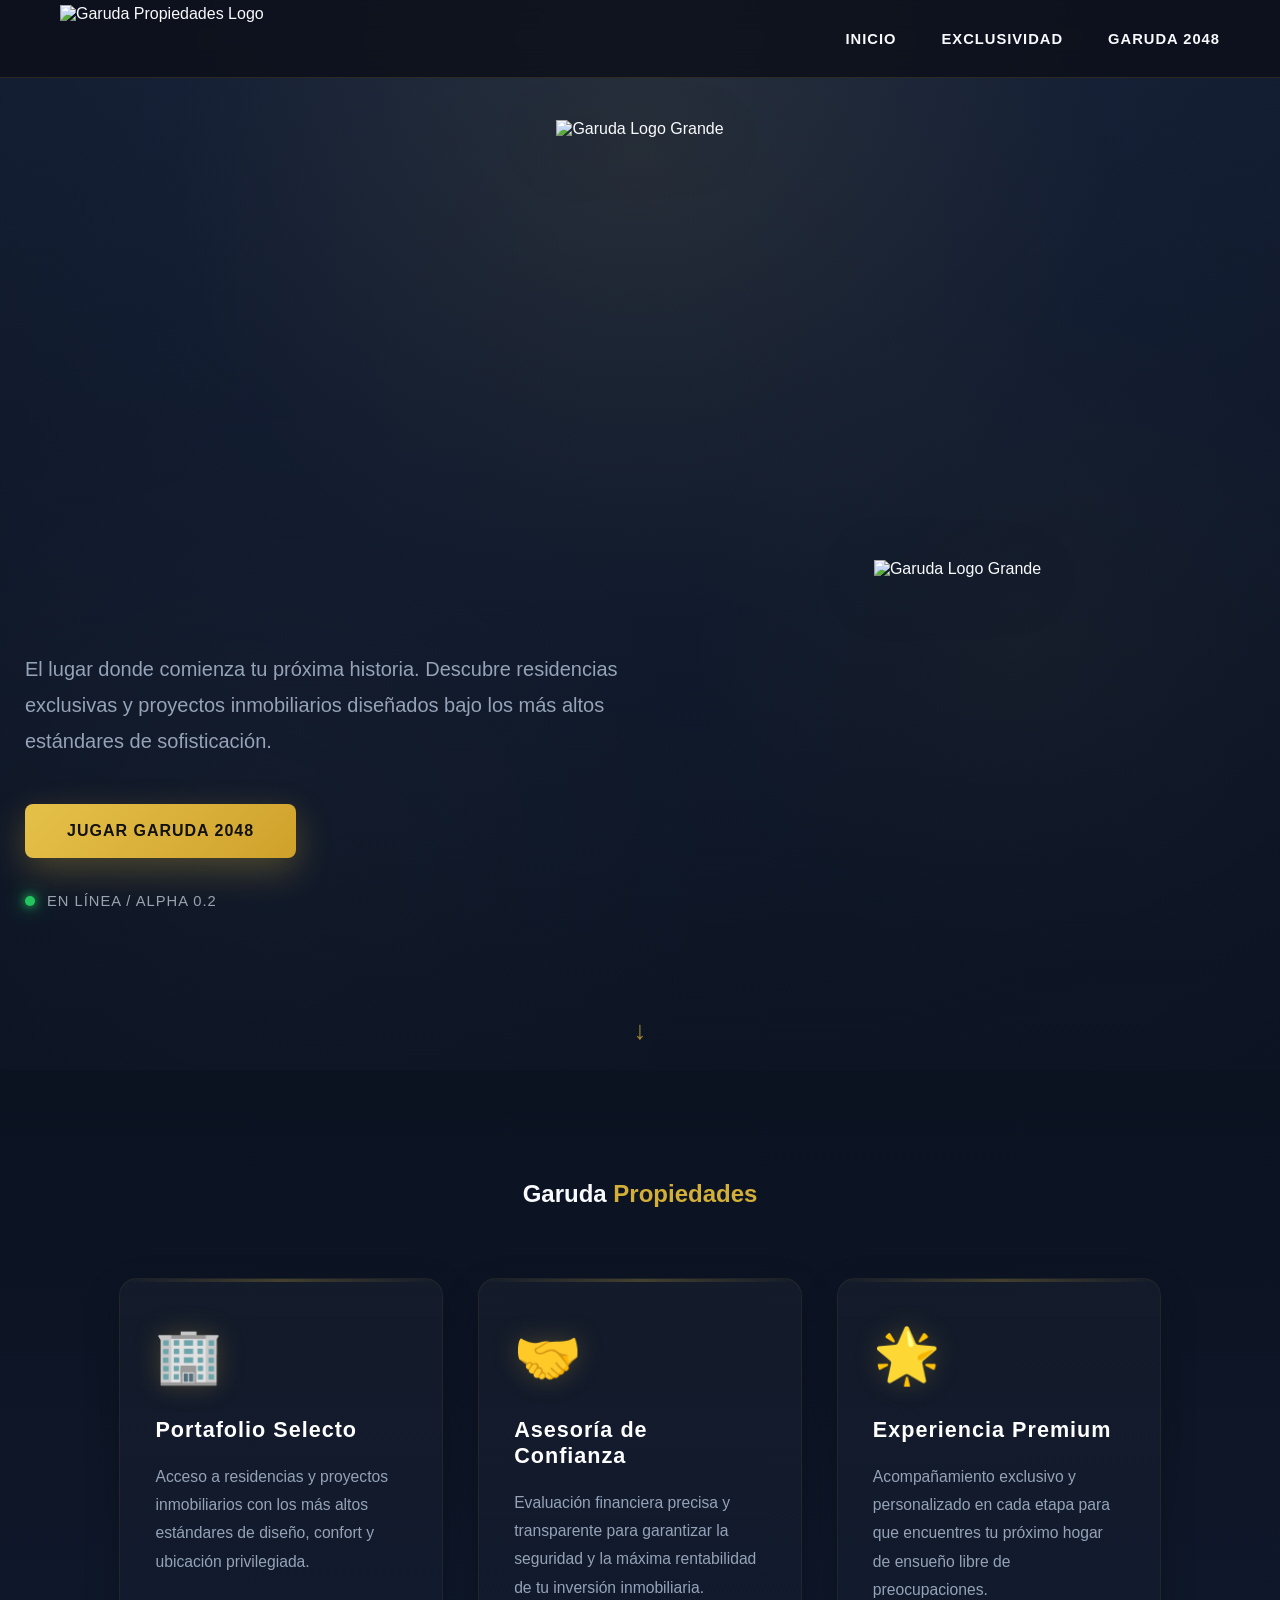
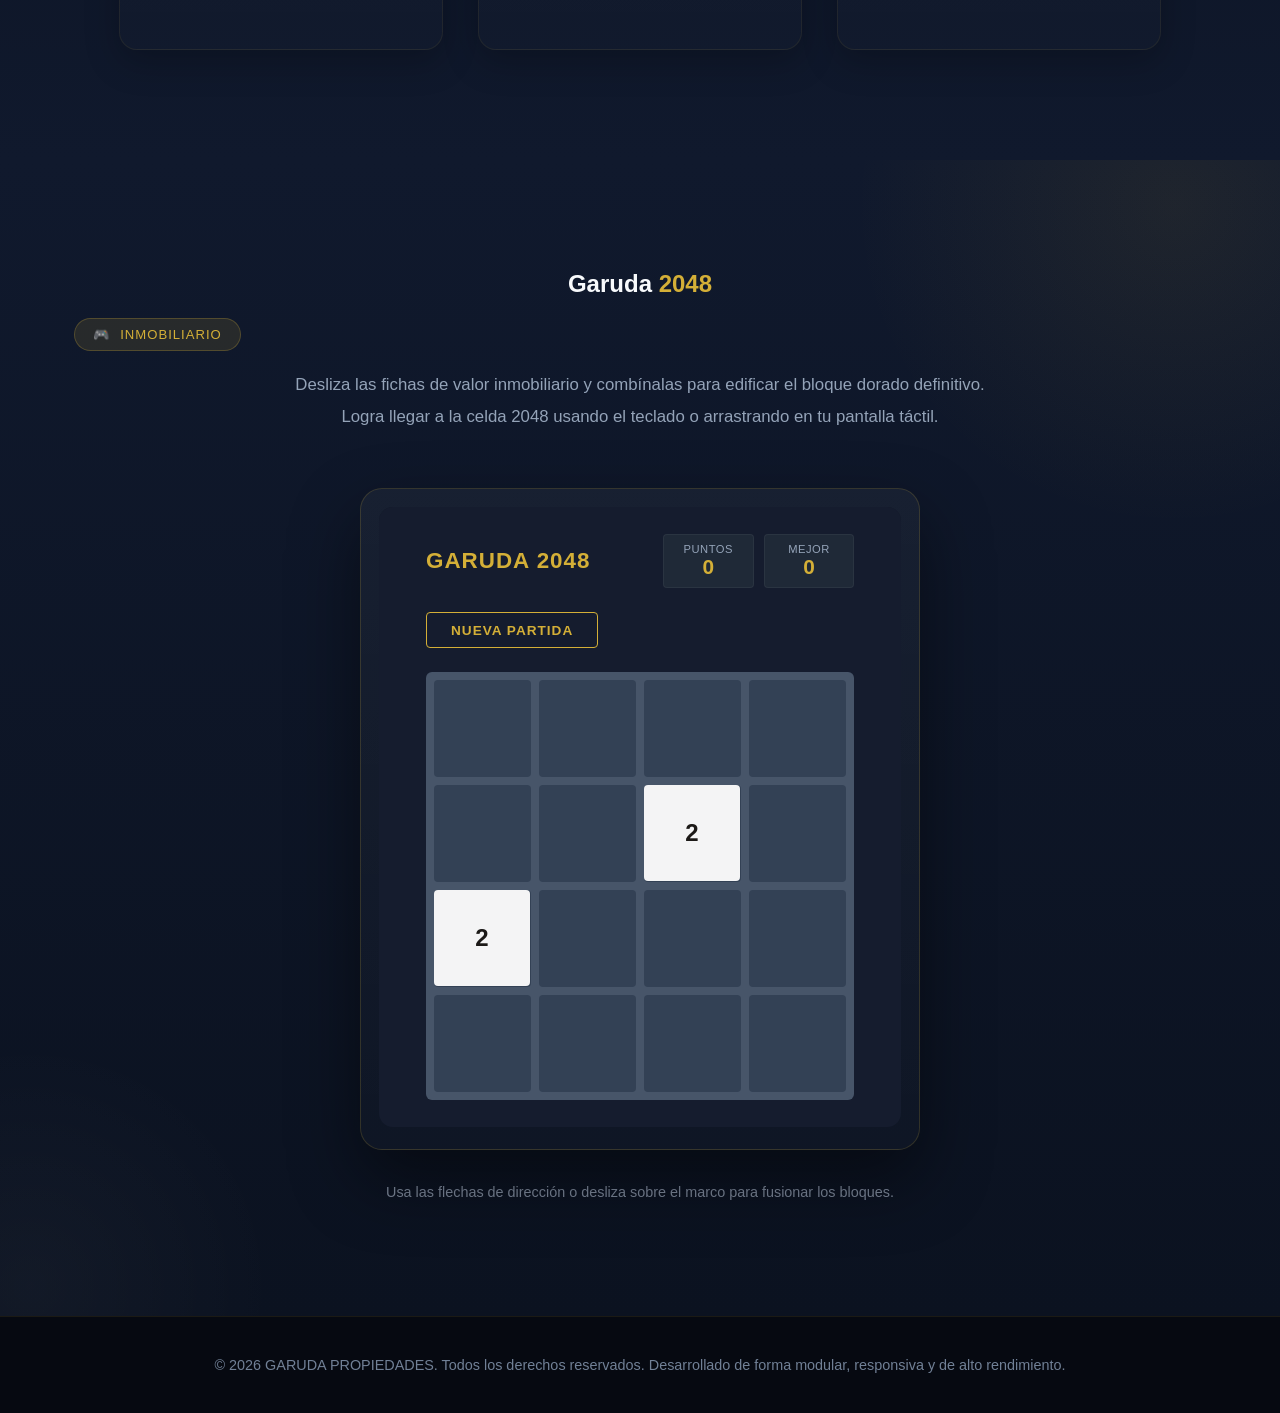
==== commit 46498904: "Update index.html" ====
--- a/index.html
+++ b/index.html
@@ -5,7 +5,7 @@
     <meta charset="UTF-8">
     <meta name="viewport" content="width=device-width, initial-scale=1.0">
 
-    <title>Garuda Propiedades & Garuda 2048</title>
+    <title>Garuda Home</title>
 
     <meta name="description" content="Garuda Home - Propiedades exclusivas e inversiones inmobiliarias.">
 
@@ -36,14 +36,20 @@
     </nav>
 
     <header id="inicio">
+		<div class="hero-visual">
+
+            <img src="https://garudahome.com/logo.png"
+                alt="Garuda Logo Grande"
+                class="hero-logo"
+                loading="lazy">
+
+        </div>
 
         <div class="container hero-container">
 
             <div class="hero-content">
 
-                <h1 class="hero-title">
-                    <span>GARUDA HOME</span>
-                </h1>
+
 
                 <p class="hero-subtitle">
                     El lugar donde comienza tu próxima historia.
--- a/css/hero.css
+++ b/css/hero.css
@@ -90,9 +90,11 @@
 
     z-index:2;
 
-    width:220px;
-
-    height:auto;
+    width:auto;
+
+    height:45vh;
+
+    max-height:420px;
 
     margin-bottom:35px;
 
@@ -317,3 +319,23 @@
 }
 
 }
+
+.hero-container{
+    display:grid;
+    grid-template-columns:repeat(auto-fit,minmax(320px,1fr));
+    align-items:center;
+    gap:40px;
+    text-align:left;
+    width:100%;
+}
+
+.hero-content{
+    z-index:2;
+}
+
+.hero-visual{
+    display:flex;
+    justify-content:center;
+    align-items:center;
+    z-index:2;
+}
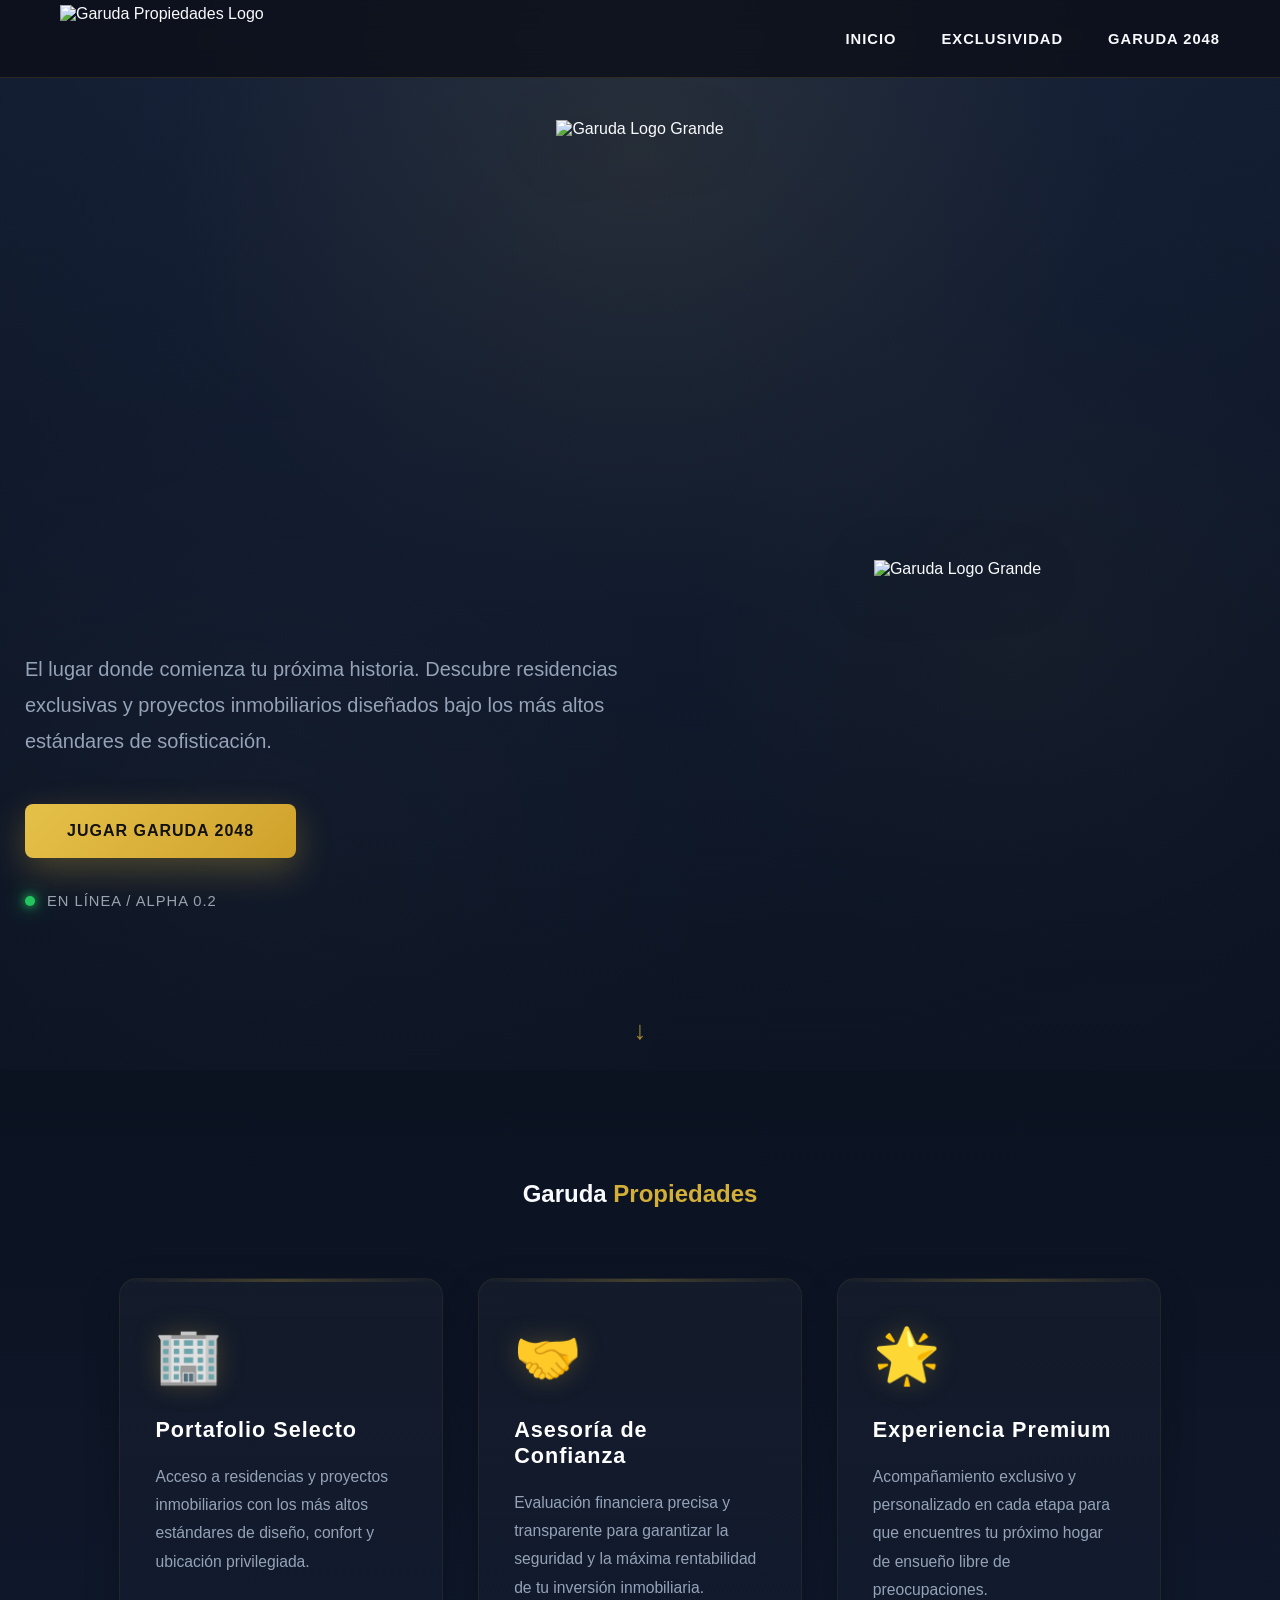
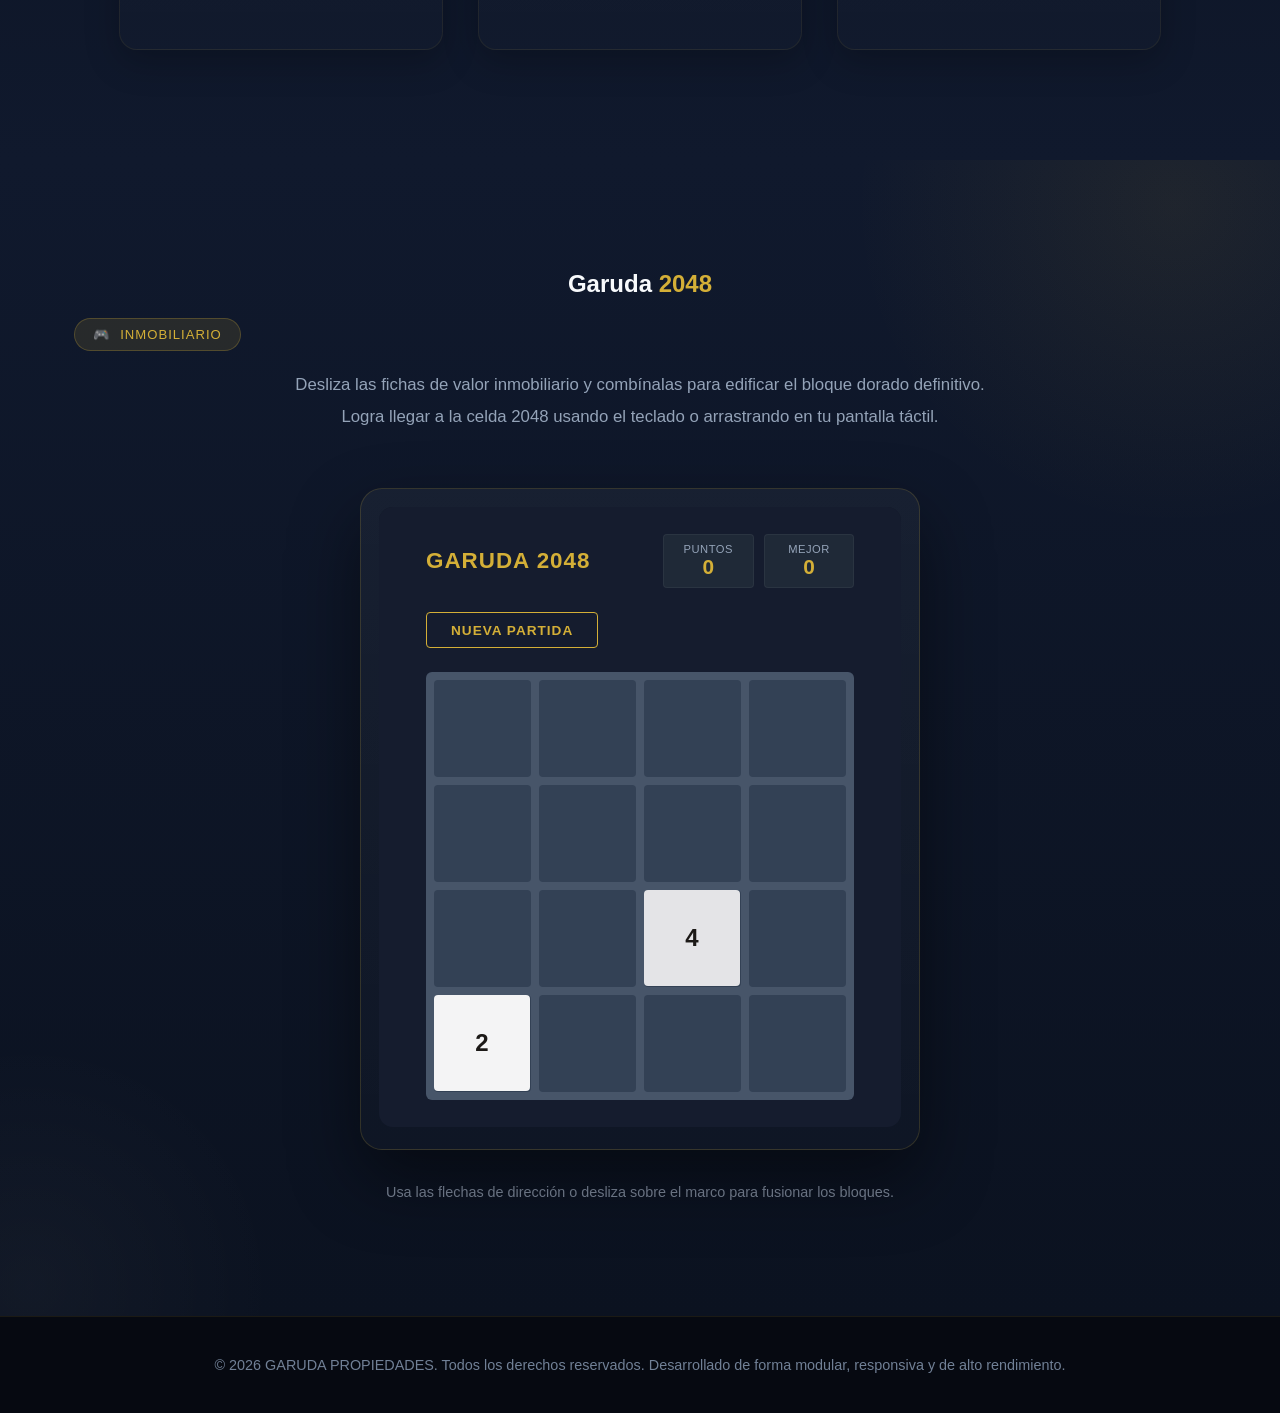
==== commit 89c59cb6: "Update index.html" ====
--- a/index.html
+++ b/index.html
@@ -5,7 +5,7 @@
     <meta charset="UTF-8">
     <meta name="viewport" content="width=device-width, initial-scale=1.0">
 
-    <title>Garuda Home</title>
+    <title>Garuda8 Home</title>
 
     <meta name="description" content="Garuda Home - Propiedades exclusivas e inversiones inmobiliarias.">
 
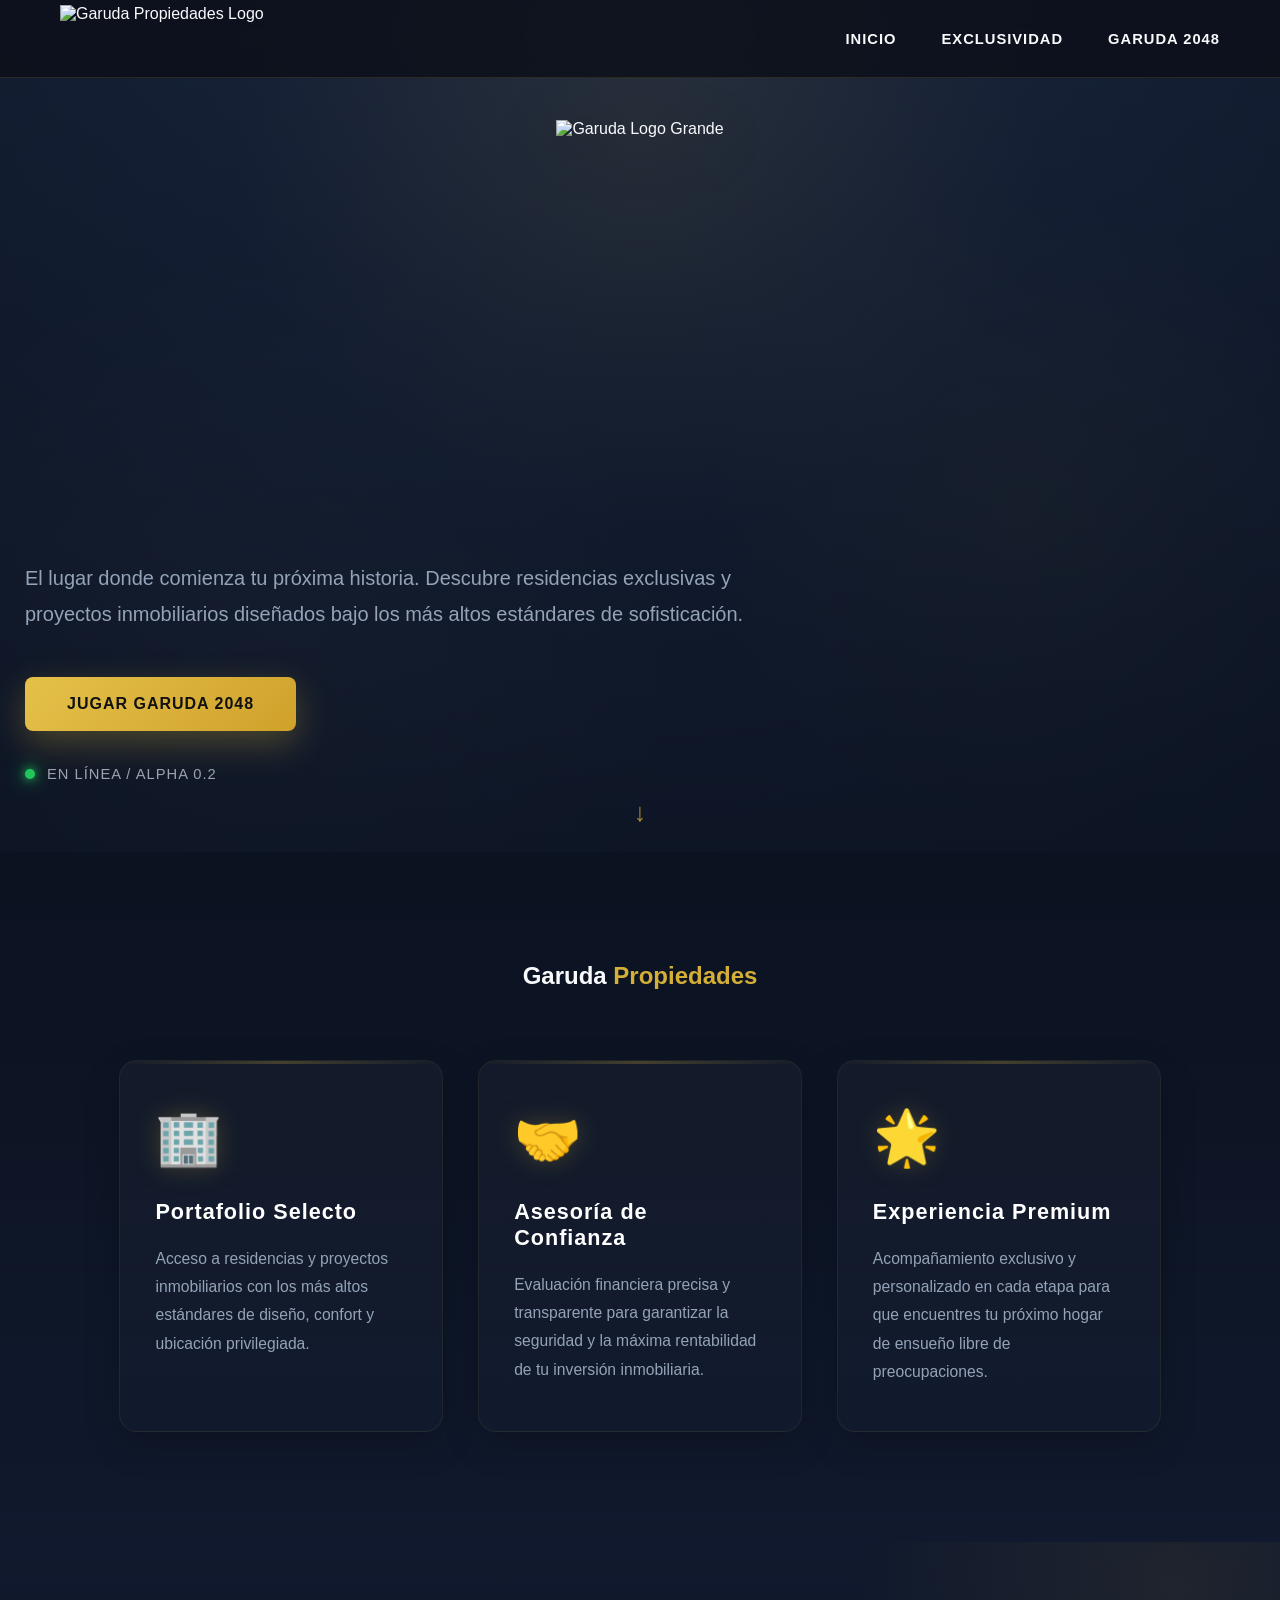
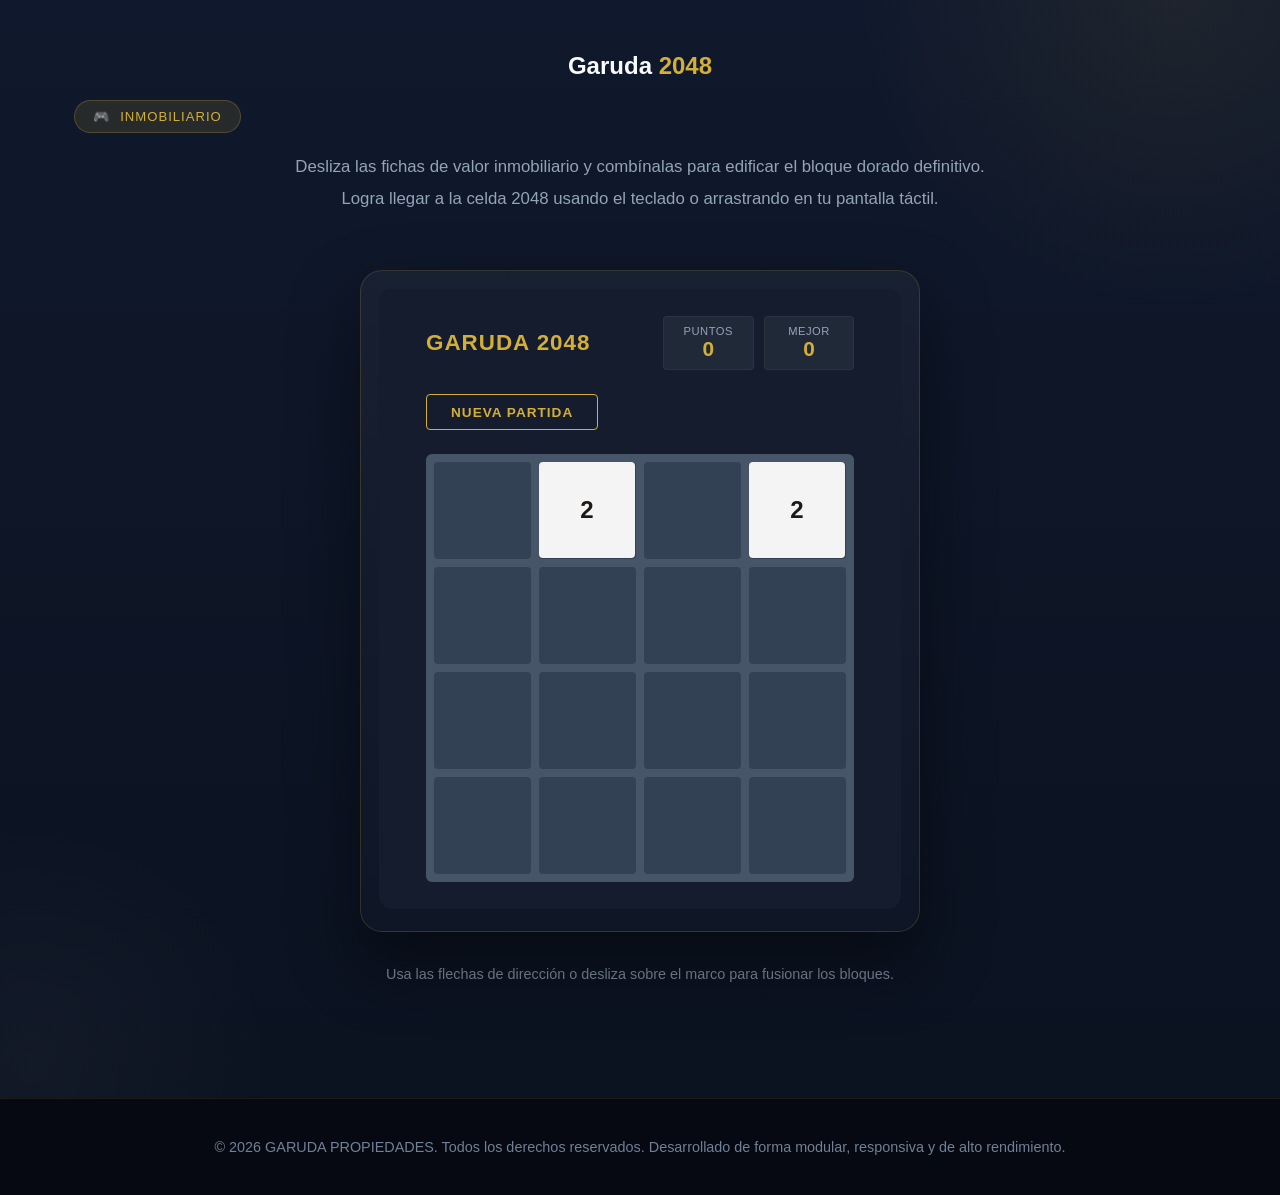
==== commit 483114f2: "Update index.html" ====
--- a/index.html
+++ b/index.html
@@ -69,12 +69,6 @@
 
             </div>
 
-            <div class="hero-visual">
-
-                <img src="https://garudahome.com/logo.png"
-                     alt="Garuda Logo Grande"
-                     class="hero-logo"
-                     loading="lazy">
 
             </div>
 
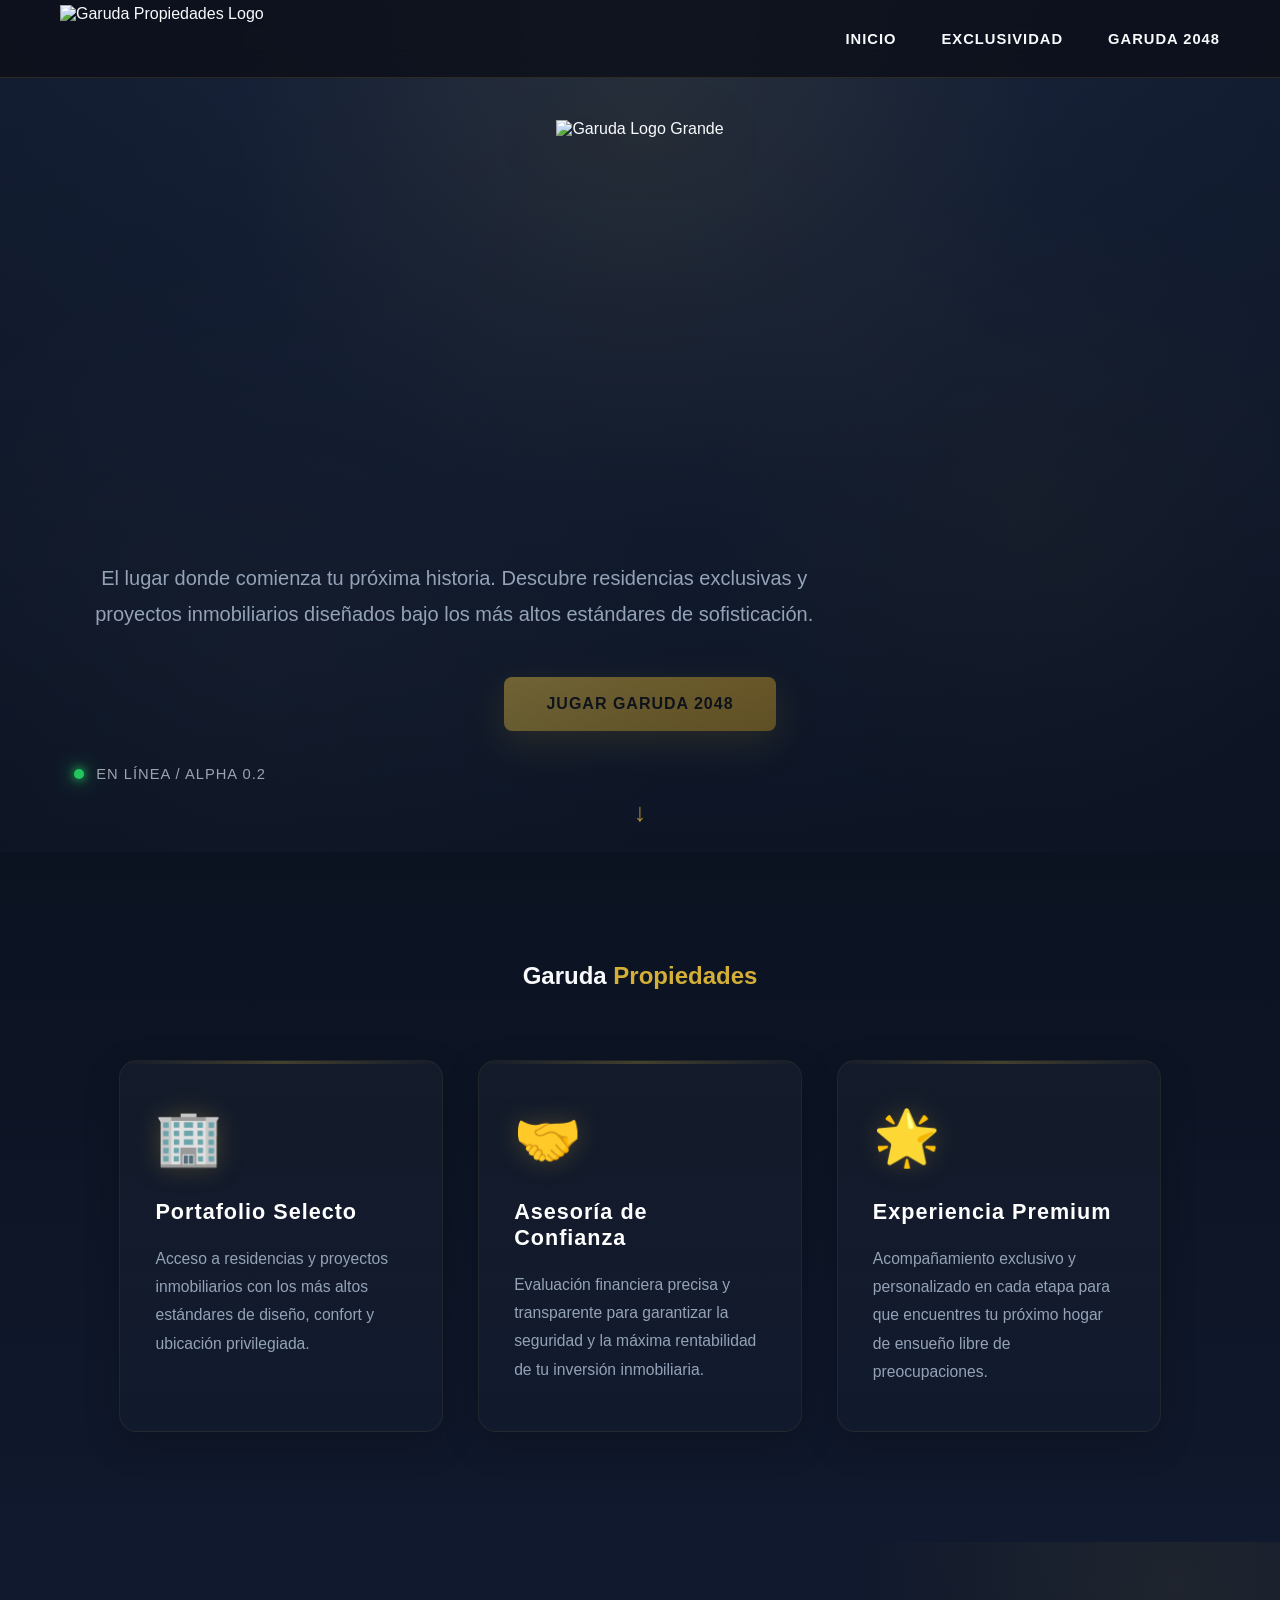
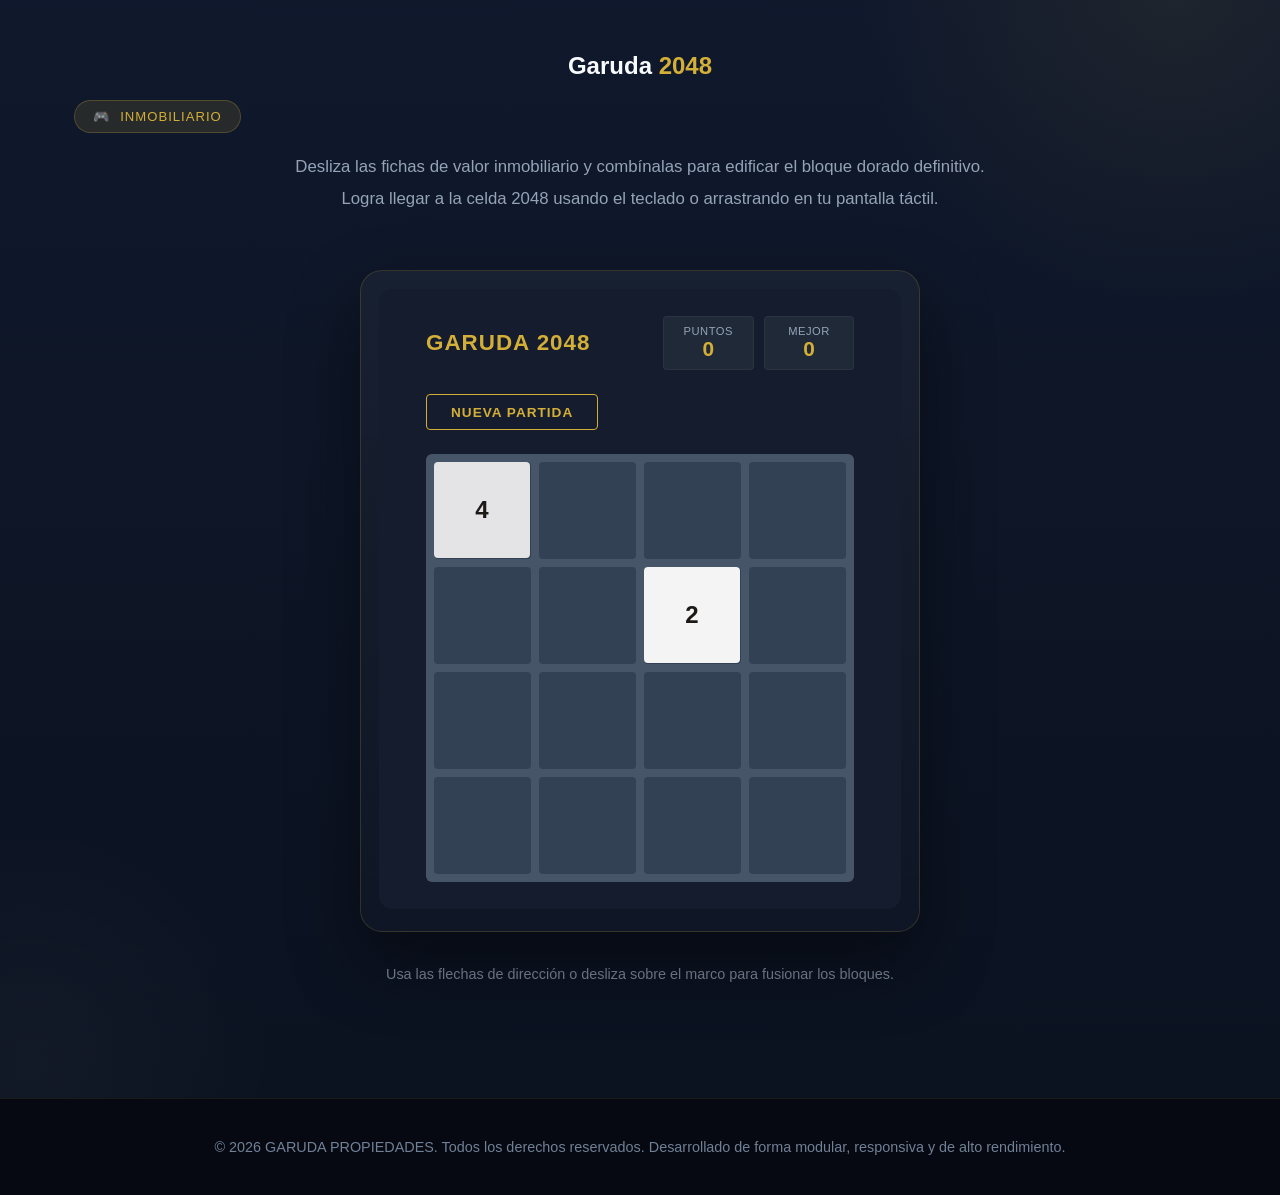
==== commit 2c835e85: "Update index.html" ====
--- a/index.html
+++ b/index.html
@@ -5,7 +5,7 @@
     <meta charset="UTF-8">
     <meta name="viewport" content="width=device-width, initial-scale=1.0">
 
-    <title>Garuda8 Home</title>
+    <title>Garuda Home</title>
 
     <meta name="description" content="Garuda Home - Propiedades exclusivas e inversiones inmobiliarias.">
 
@@ -59,7 +59,7 @@
 
                 <a href="#juego"
                    class="cta-btn"
-                   aria-label="Jugar Garuda 2048">
+                   aria-label="🎁 Juego de regalo">
                     Jugar Garuda 2048
                 </a>
 
--- a/css/hero.css
+++ b/css/hero.css
@@ -194,6 +194,8 @@
 
     text-transform:uppercase;
 
+   text-align:center;
+
 }
 
 .hero-status::before{
@@ -286,7 +288,7 @@
 
     font-size:1.1rem;
 
-}
+
 
 }
 
@@ -299,9 +301,11 @@
 }
 
 .hero-logo{
-
-    width:145px;
-
+    width:auto;
+    height:45vh;
+    max-height:420px;
+    min-height:220px;
+    object-fit:contain;
 }
 
 .hero-title{
@@ -311,22 +315,22 @@
 }
 
 .hero-subtitle{
-
-    font-size:1rem;
-
-    line-height:1.7;
-
-}
+    max-width:760px;
+    margin:auto;
+    line-height:1.8;
+    font-size:1.25rem;
+
 
 }
 
 .hero-container{
-    display:grid;
-    grid-template-columns:repeat(auto-fit,minmax(320px,1fr));
+    display:flex;
+    flex-direction:column;
+    justify-content:center;
     align-items:center;
-    gap:40px;
-    text-align:left;
-    width:100%;
+    text-align:center;
+    gap:30px;
+    min-height:100vh;
 }
 
 .hero-content{
@@ -339,3 +343,10 @@
     align-items:center;
     z-index:2;
 }
+
+
+.cta-btn{
+    background:#d4af37;
+    color:#111;
+    font-weight:700;
+}
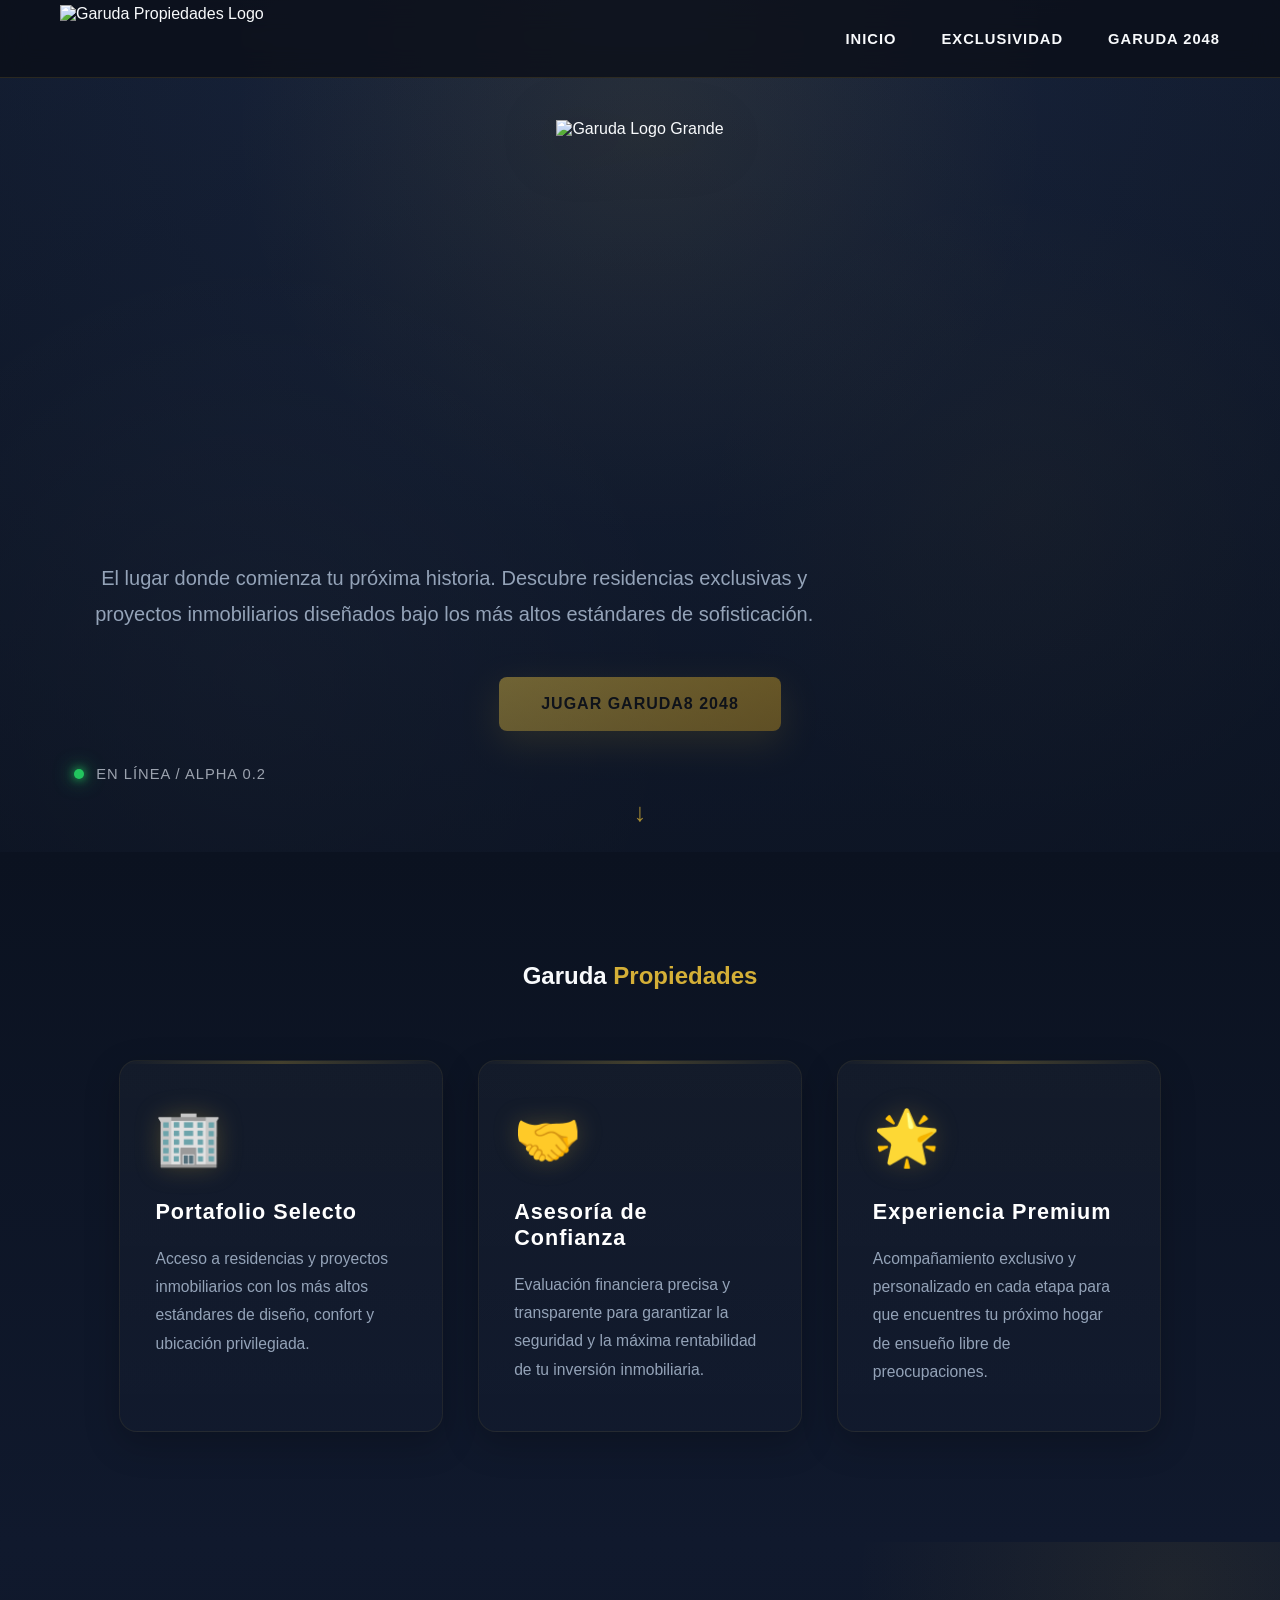
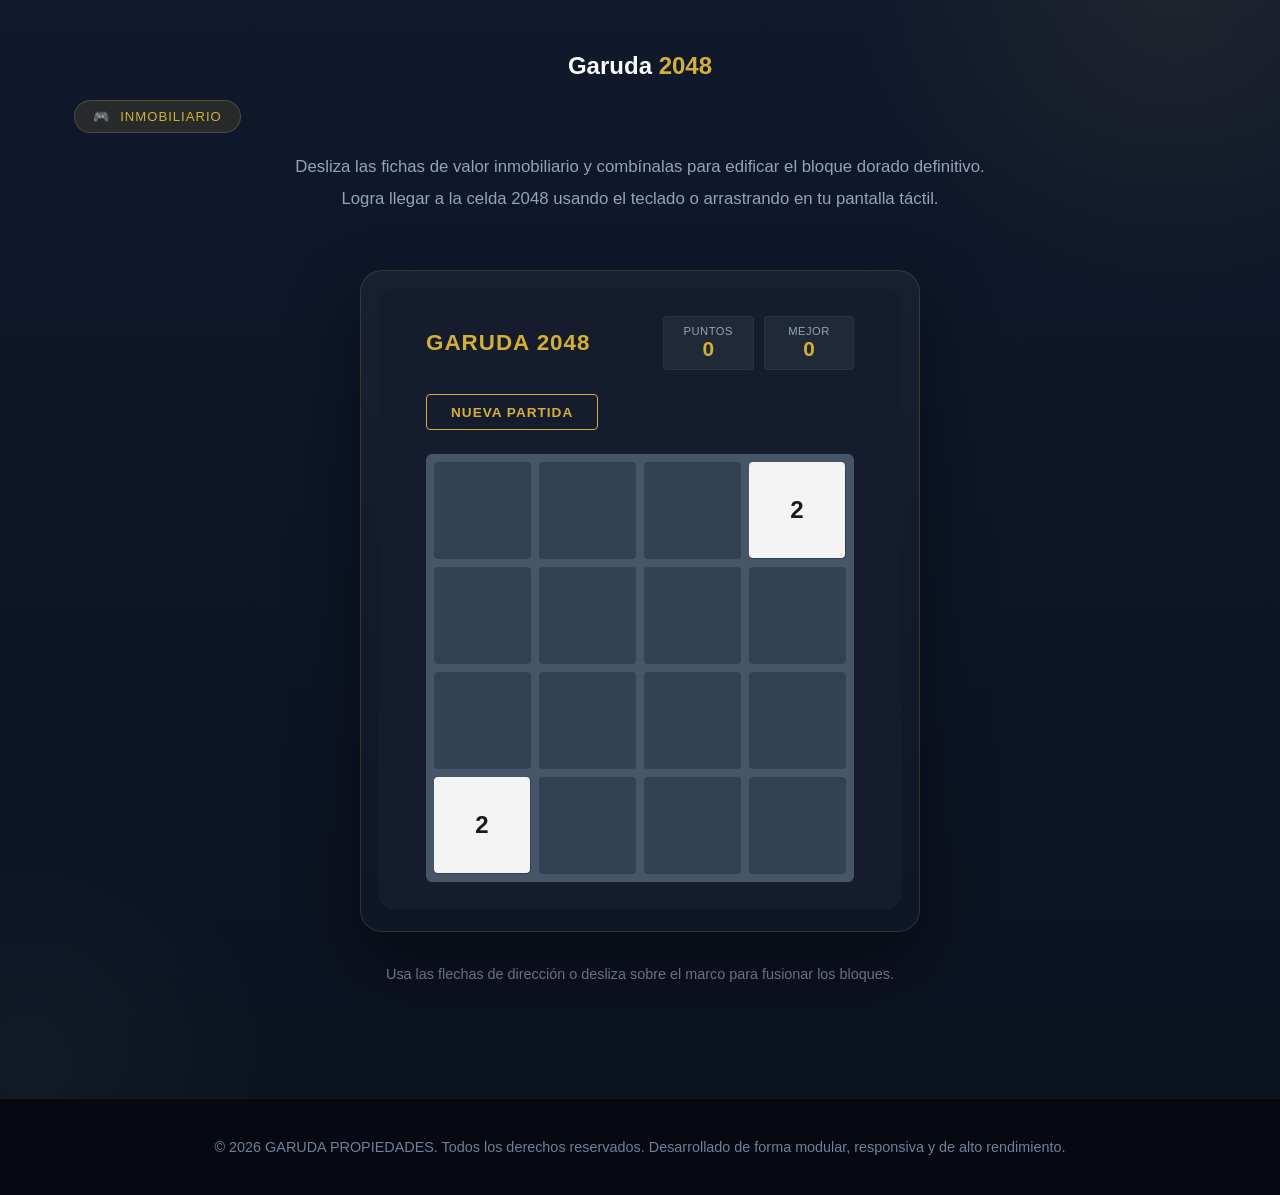
==== commit 3d73fba7: "Update index.html" ====
--- a/index.html
+++ b/index.html
@@ -59,8 +59,8 @@
 
                 <a href="#juego"
                    class="cta-btn"
-                   aria-label="🎁 Juego de regalo">
-                    Jugar Garuda 2048
+                   aria-label="Jugar Garuda 2048">
+                    Jugar Garuda8 2048
                 </a>
 
                 <div class="hero-status">
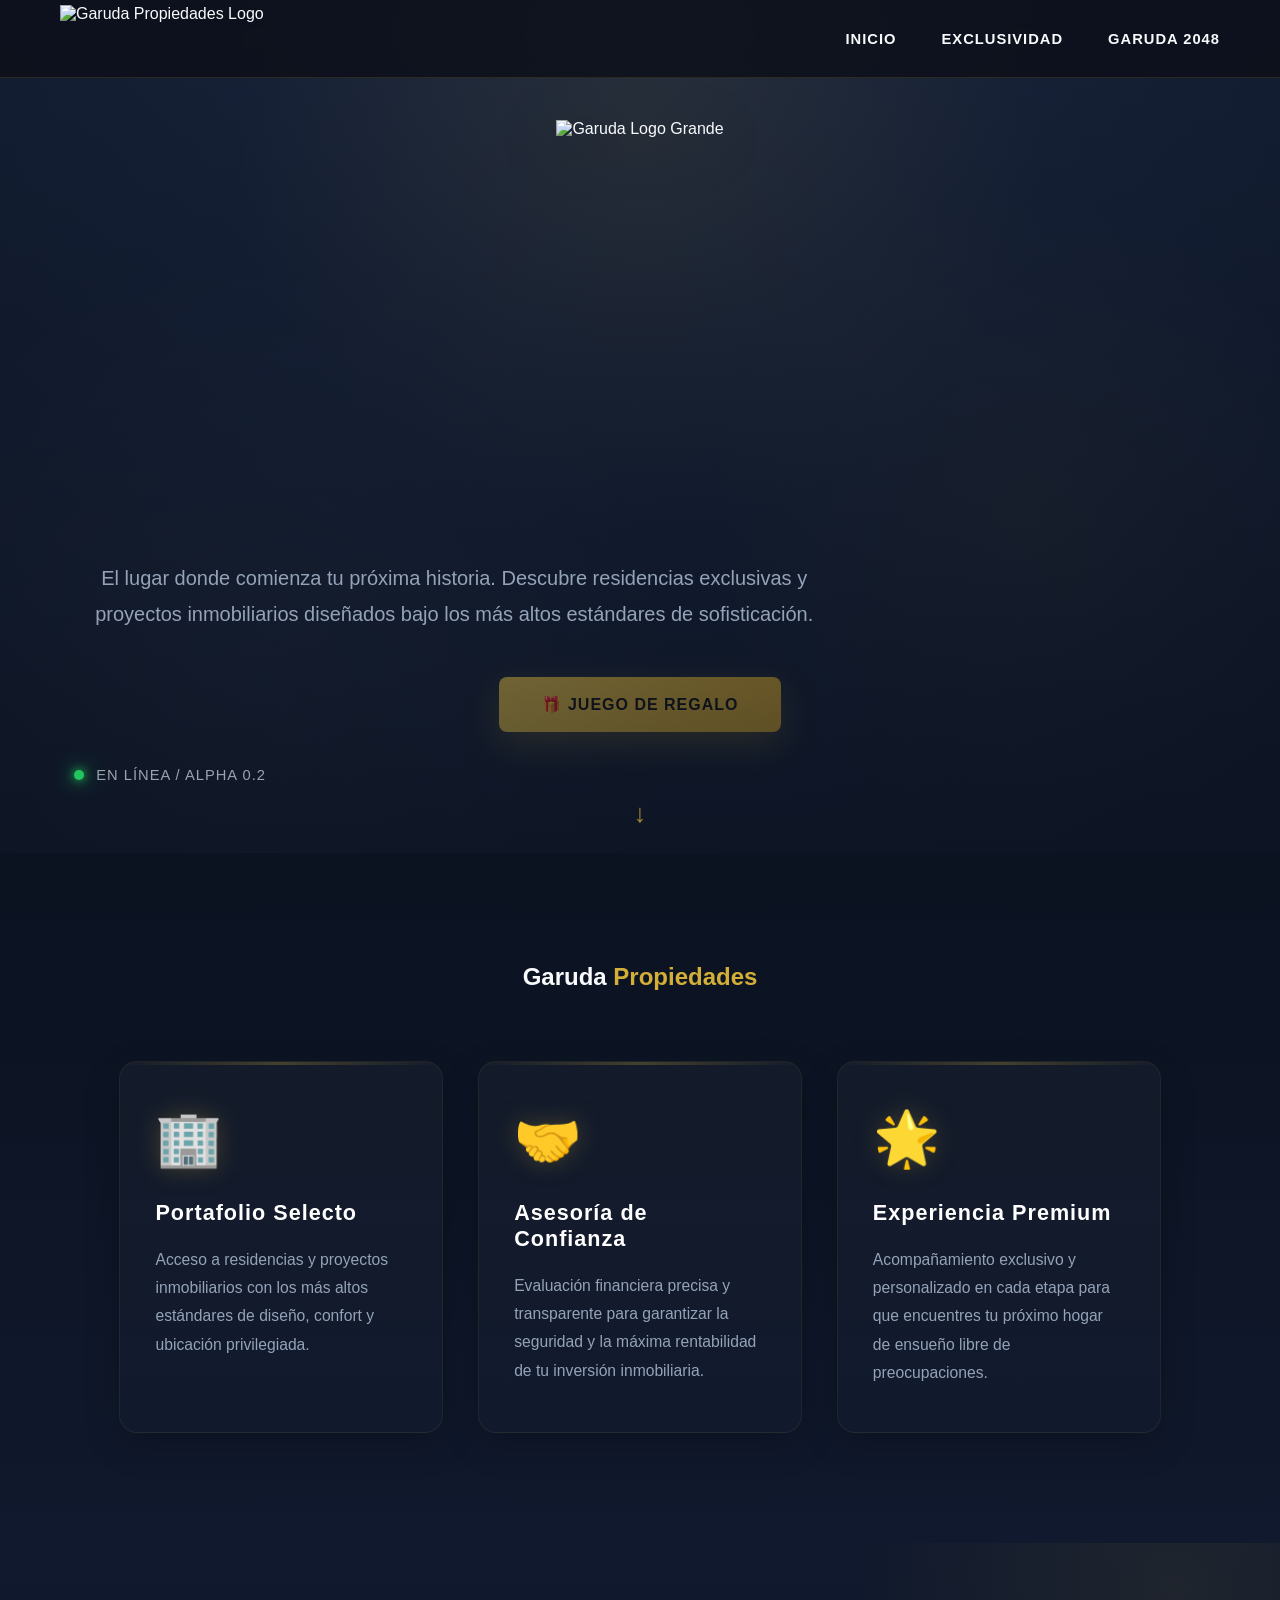
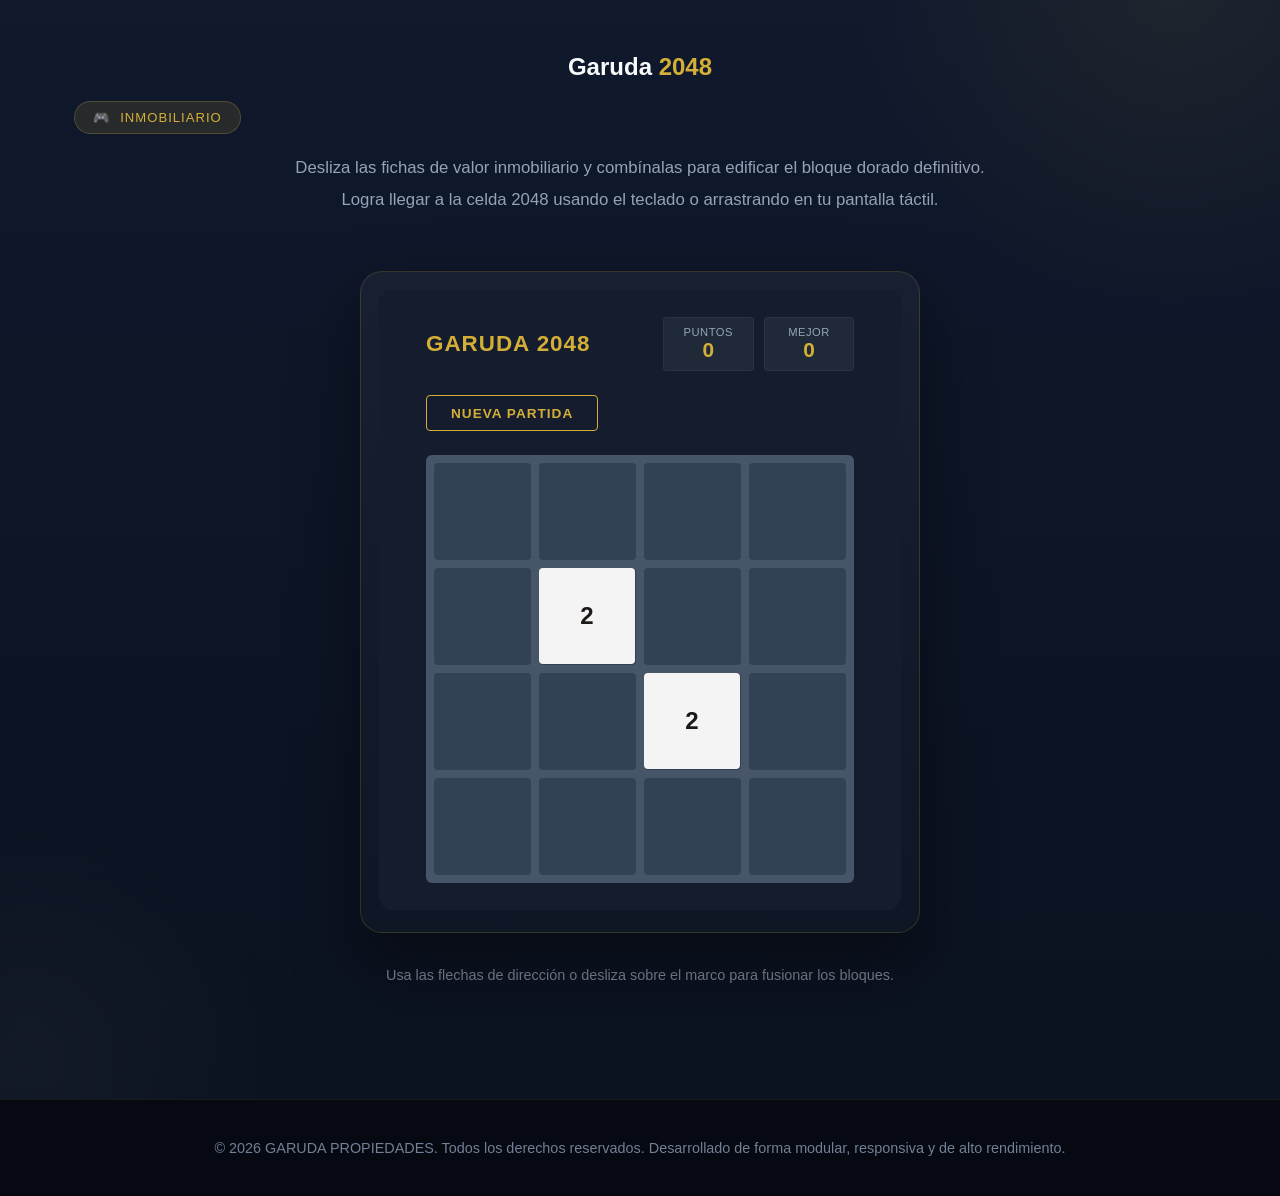
==== commit c95b15ee: "Update index.html" ====
--- a/index.html
+++ b/index.html
@@ -60,7 +60,7 @@
                 <a href="#juego"
                    class="cta-btn"
                    aria-label="Jugar Garuda 2048">
-                    Jugar Garuda8 2048
+                    🎁 Juego de regalo
                 </a>
 
                 <div class="hero-status">
